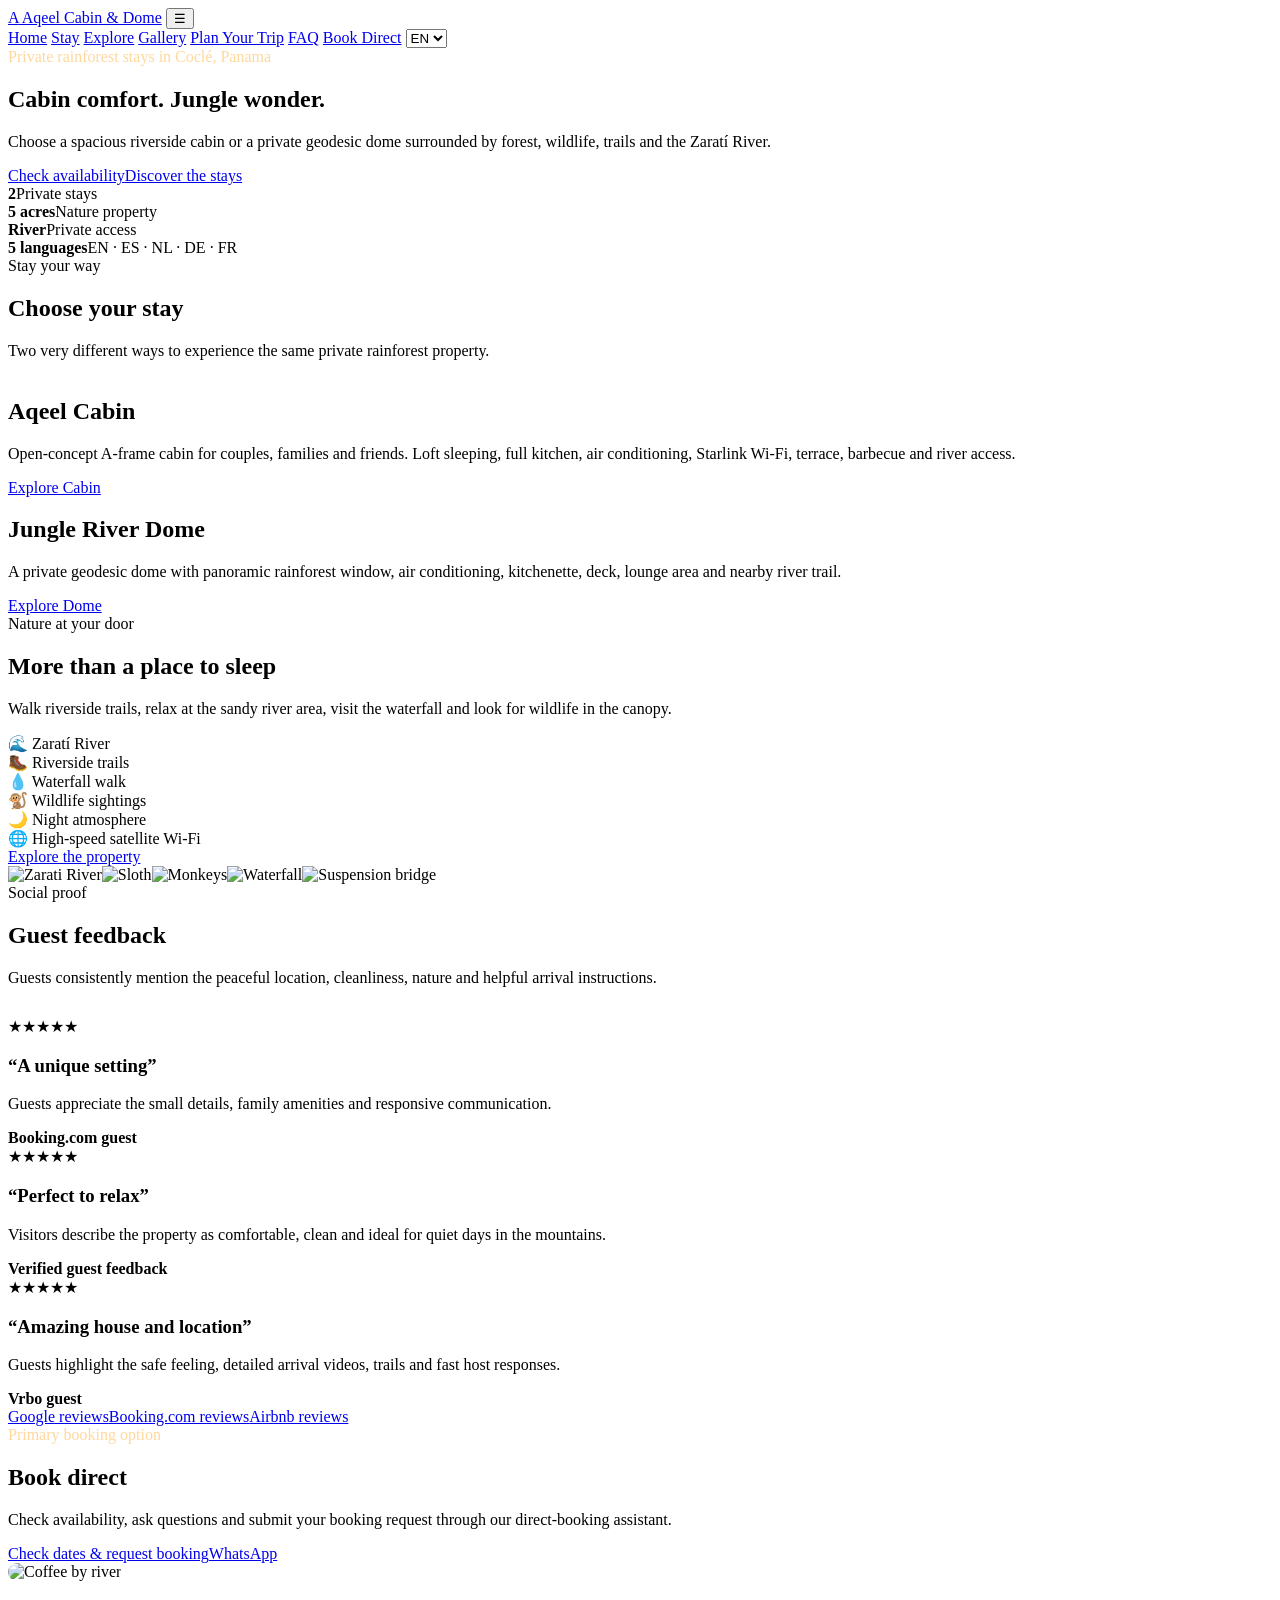
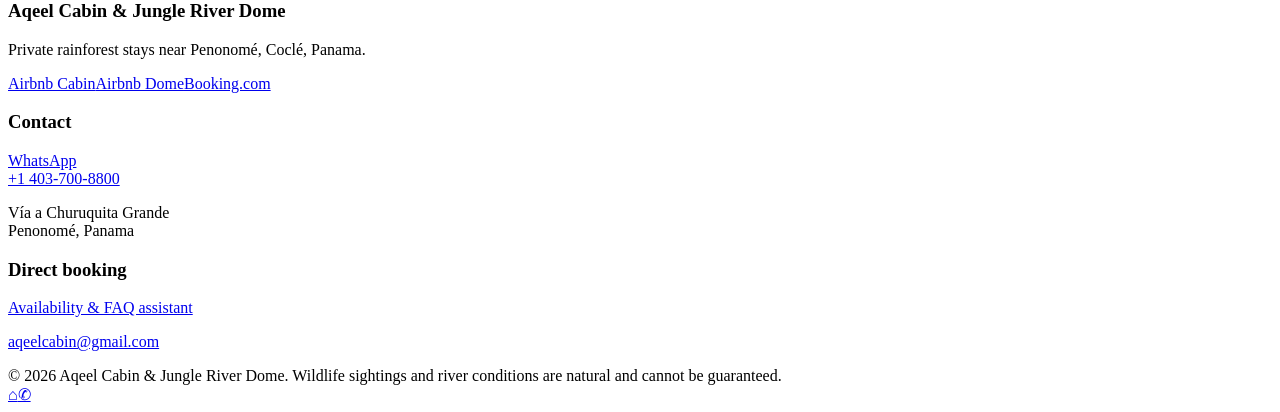
==== index.html @ 232b168f "Add files via upload" ====
<!doctype html><html lang="en"><head><meta charset="utf-8"><meta name="viewport" content="width=device-width,initial-scale=1"><meta name="description" content="Aqeel Cabin and Jungle River Dome: private rainforest stays near Penonomé, Panama."><title>Aqeel Cabin & Jungle River Dome</title><link rel="stylesheet" href="assets/css/style.css"></head><body>

<header class="topbar">
  <div class="container nav">
    <a class="brand" href="index.html"><span class="brand-badge">A</span> Aqeel Cabin & Dome</a>
    <button id="menu" class="menu" aria-label="Menu">☰</button>
    <nav id="navlinks" class="navlinks">
      <a href="index.html" data-i18n="navHome">Home</a>
      <a href="stays.html" data-i18n="navStay">Stay</a>
      <a href="experiences.html" data-i18n="navExplore">Explore</a>
      <a href="gallery.html" data-i18n="navGallery">Gallery</a>
      <a href="plan.html" data-i18n="navPlan">Plan Your Trip</a>
      <a href="faq.html" data-i18n="navFaq">FAQ</a>
      <a class="btn btn-primary btn-small" href="https://aqeelcabin-lab.github.io/Aqeel-assistant/" target="_blank" data-i18n="book">Book Direct</a>
      <select id="lang" class="lang" aria-label="Language"><option value="en">EN</option><option value="es">ES</option><option value="nl">NL</option><option value="de">DE</option><option value="fr">FR</option></select>
    </nav>
  </div>
</header>
<section class="hero"><div class="container hero-content"><div class="eyebrow" style="color:#ffd89d" data-i18n="heroKicker">Private rainforest stays in Coclé, Panama</div><h1 data-i18n="heroTitle">Cabin comfort. Jungle wonder.</h1><p data-i18n="heroText">Choose a spacious riverside cabin or a private geodesic dome surrounded by forest, wildlife, trails and the Zaratí River.</p><div class="actions"><a class="btn btn-primary" href="https://aqeelcabin-lab.github.io/Aqeel-assistant/" target="_blank" data-i18n="check">Check availability</a><a class="btn btn-outline" href="stays.html" data-i18n="discover">Discover the stays</a></div>
<div class="hero-strip"><div class="hero-stat"><strong>2</strong>Private stays</div><div class="hero-stat"><strong>5 acres</strong>Nature property</div><div class="hero-stat"><strong>River</strong>Private access</div><div class="hero-stat"><strong>5 languages</strong>EN · ES · NL · DE · FR</div></div></div></section>
<section class="section"><div class="container"><div class="eyebrow">Stay your way</div><h2 data-i18n="choose">Choose your stay</h2><p style="max-width:720px" data-i18n="chooseText">Two very different ways to experience the same private rainforest property.</p>
<div class="grid-2" style="margin-top:38px"><article class="stay-card" style="background-image:url('assets/images/cabin-main.jpg')"><div class="stay-card-content"><h2 data-i18n="cabin">Aqeel Cabin</h2><p>Open-concept A-frame cabin for couples, families and friends. Loft sleeping, full kitchen, air conditioning, Starlink Wi-Fi, terrace, barbecue and river access.</p><a class="btn btn-light" href="stays.html#cabin">Explore Cabin</a></div></article><article class="stay-card" style="background-image:url('assets/images/dome-main.jpg')"><div class="stay-card-content"><h2 data-i18n="dome">Jungle River Dome</h2><p>A private geodesic dome with panoramic rainforest window, air conditioning, kitchenette, deck, lounge area and nearby river trail.</p><a class="btn btn-light" href="stays.html#dome">Explore Dome</a></div></article></div></div></section>
<section class="section soft"><div class="container grid-2"><div><div class="eyebrow">Nature at your door</div><h2 data-i18n="explore">More than a place to sleep</h2><p data-i18n="exploreText">Walk riverside trails, relax at the sandy river area, visit the waterfall and look for wildlife in the canopy.</p><div class="feature-list"><div class="feature">🌊 Zaratí River</div><div class="feature">🥾 Riverside trails</div><div class="feature">💧 Waterfall walk</div><div class="feature">🐒 Wildlife sightings</div><div class="feature">🌙 Night atmosphere</div><div class="feature">🌐 High-speed satellite Wi-Fi</div></div><a class="btn btn-green" href="experiences.html">Explore the property</a></div><div class="photo-grid"><img src="assets/images/river.jpg" alt="Zarati River"><img src="assets/images/sloth.jpg" alt="Sloth"><img src="assets/images/monkeys.jpg" alt="Monkeys"><img src="assets/images/waterfall.jpg" alt="Waterfall"><img src="assets/images/bridge.jpg" alt="Suspension bridge"></div></div></section>
<section class="section"><div class="container"><div class="eyebrow">Social proof</div><h2 data-i18n="reviews">Guest feedback</h2><p data-i18n="reviewsText">Guests consistently mention the peaceful location, cleanliness, nature and helpful arrival instructions.</p><div class="review-grid" style="margin-top:30px"><div class="review"><div class="stars">★★★★★</div><h3>“A unique setting”</h3><p>Guests appreciate the small details, family amenities and responsive communication.</p><strong>Booking.com guest</strong></div><div class="review"><div class="stars">★★★★★</div><h3>“Perfect to relax”</h3><p>Visitors describe the property as comfortable, clean and ideal for quiet days in the mountains.</p><strong>Verified guest feedback</strong></div><div class="review"><div class="stars">★★★★★</div><h3>“Amazing house and location”</h3><p>Guests highlight the safe feeling, detailed arrival videos, trails and fast host responses.</p><strong>Vrbo guest</strong></div></div><div class="actions"><a class="btn btn-green" href="https://www.google.com/search?q=Aqeel+Cabin+Panama+reviews" target="_blank">Google reviews</a><a class="btn btn-green" href="https://www.booking.com/hotel/pa/aqeel-cabin-in-the-nature.html" target="_blank">Booking.com reviews</a><a class="btn btn-green" href="https://airbnb.com/h/aqeelcabin" target="_blank">Airbnb reviews</a></div></div></section>
<section class="section"><div class="container booking-panel"><div class="grid-2"><div><div class="eyebrow" style="color:#ffd89d">Primary booking option</div><h2 data-i18n="direct">Book direct</h2><p data-i18n="directText">Check availability, ask questions and submit your booking request through our direct-booking assistant.</p><div class="actions"><a class="btn btn-primary" href="https://aqeelcabin-lab.github.io/Aqeel-assistant/" target="_blank">Check dates & request booking</a><a class="btn btn-light" href="https://wa.me/14037008800" target="_blank">WhatsApp</a></div></div><img src="assets/images/coffee-river.jpg" alt="Coffee by river" style="border-radius:24px;max-height:420px;width:100%;object-fit:cover"></div></div></section>

<footer><div class="container">
  <div class="footer-grid">
    <div><h3>Aqeel Cabin & Jungle River Dome</h3><p>Private rainforest stays near Penonomé, Coclé, Panama.</p><div class="platforms"><a class="platform" href="https://airbnb.com/h/aqeelcabin" target="_blank">Airbnb Cabin</a><a class="platform" href="https://airbnb.com/h/aqeeldome" target="_blank">Airbnb Dome</a><a class="platform" href="https://www.booking.com/hotel/pa/aqeel-cabin-in-the-nature.html" target="_blank">Booking.com</a></div></div>
    <div><h3>Contact</h3><p><a href="https://wa.me/14037008800">WhatsApp<br>+1 403-700-8800</a></p><p>Vía a Churuquita Grande<br>Penonomé, Panama</p></div>
    <div><h3>Direct booking</h3><p><a href="https://aqeelcabin-lab.github.io/Aqeel-assistant/" target="_blank">Availability & FAQ assistant</a></p><p><a href="mailto:aqeelcabin@gmail.com">aqeelcabin@gmail.com</a></p></div>
  </div>
  <div class="footer-bottom">© 2026 Aqeel Cabin & Jungle River Dome. Wildlife sightings and river conditions are natural and cannot be guaranteed.</div>
</div></footer>
<div class="floating"><a class="float-btn bookfloat" href="https://aqeelcabin-lab.github.io/Aqeel-assistant/" target="_blank" title="Book direct">⌂</a><a class="float-btn whatsapp" href="https://wa.me/14037008800" target="_blank" title="WhatsApp">✆</a></div>
<script src="assets/js/site.js"></script></body></html>
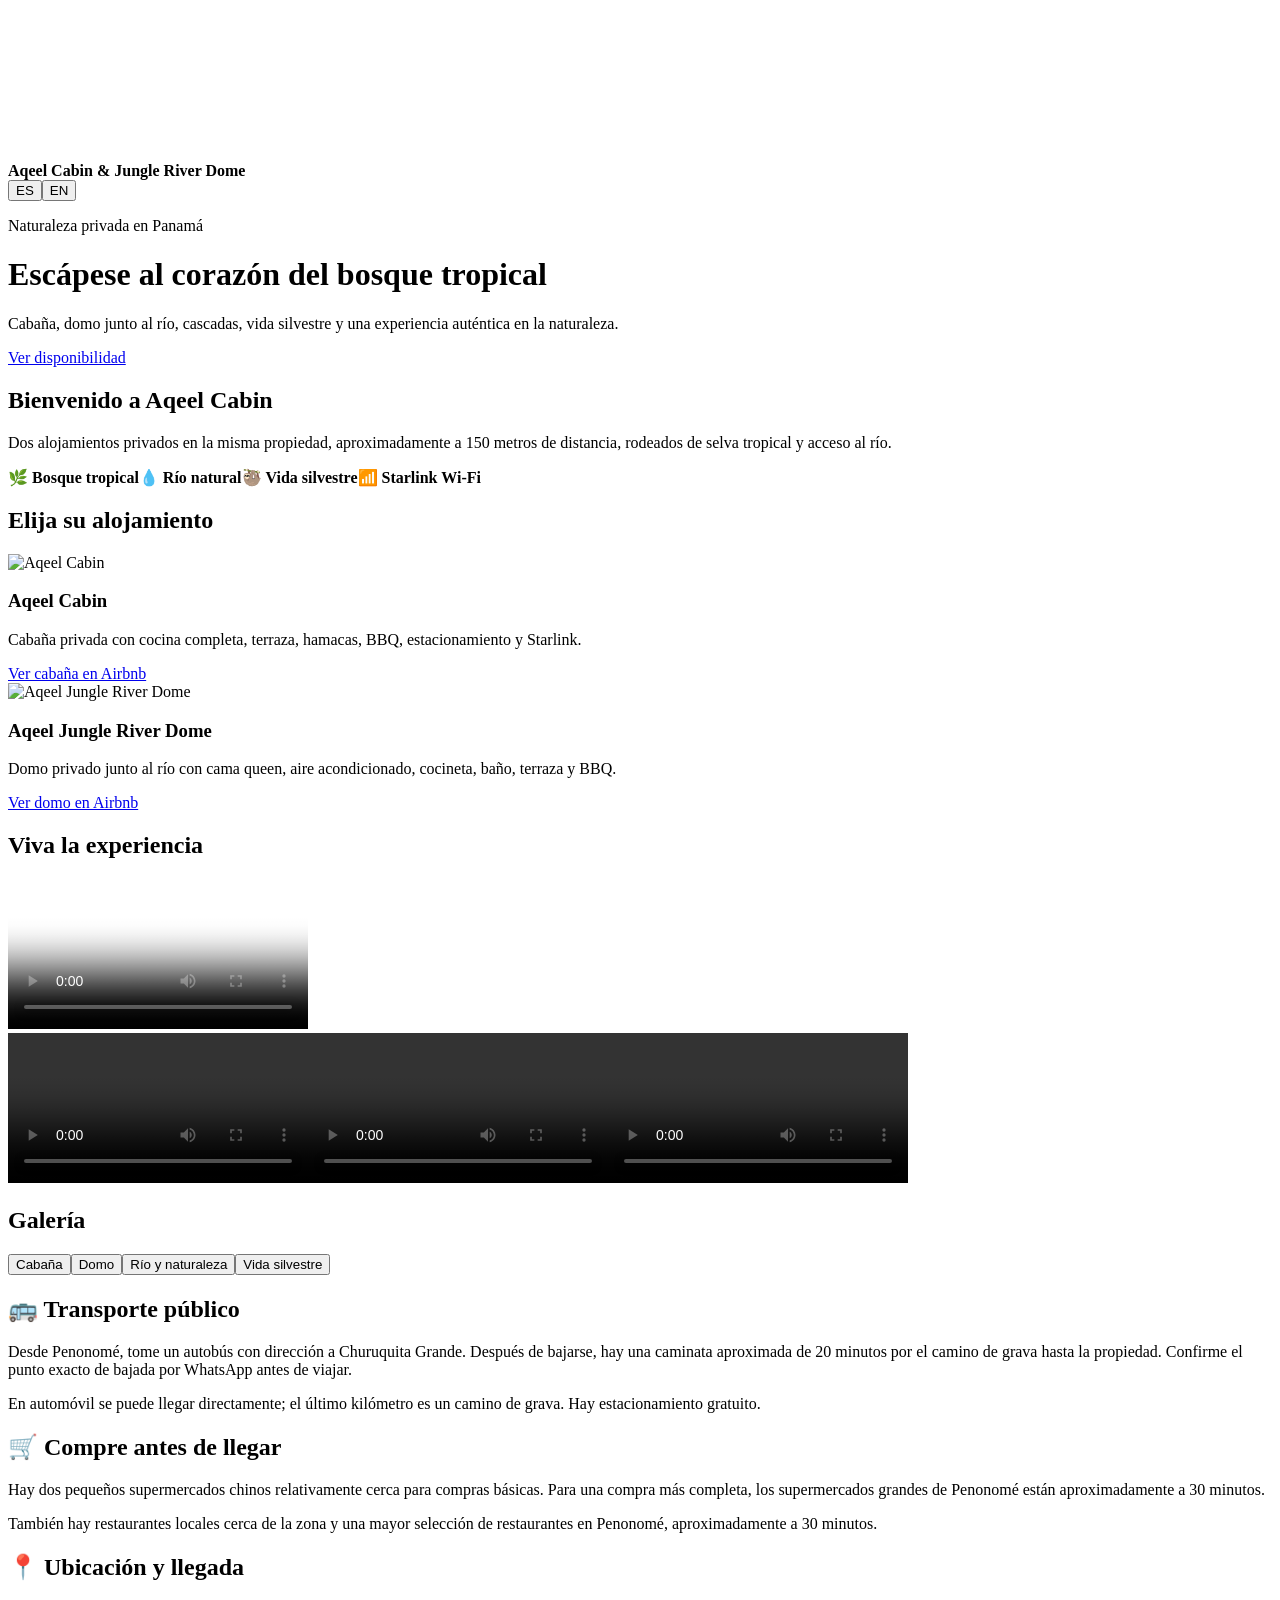
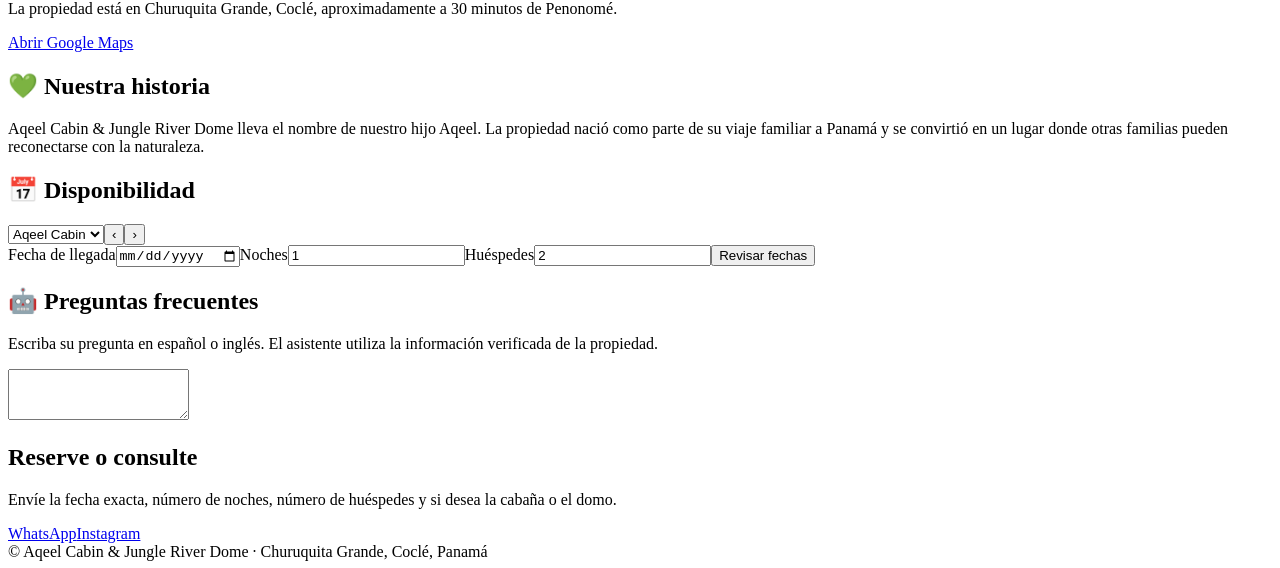
==== commit 05e58b5b: "Add files via upload" ====
--- a/index.html
+++ b/index.html
@@ -1,36 +1,14 @@
-<!doctype html><html lang="en"><head><meta charset="utf-8"><meta name="viewport" content="width=device-width,initial-scale=1"><meta name="description" content="Aqeel Cabin and Jungle River Dome: private rainforest stays near Penonomé, Panama."><title>Aqeel Cabin & Jungle River Dome</title><link rel="stylesheet" href="assets/css/style.css"></head><body>
-
-<header class="topbar">
-  <div class="container nav">
-    <a class="brand" href="index.html"><span class="brand-badge">A</span> Aqeel Cabin & Dome</a>
-    <button id="menu" class="menu" aria-label="Menu">☰</button>
-    <nav id="navlinks" class="navlinks">
-      <a href="index.html" data-i18n="navHome">Home</a>
-      <a href="stays.html" data-i18n="navStay">Stay</a>
-      <a href="experiences.html" data-i18n="navExplore">Explore</a>
-      <a href="gallery.html" data-i18n="navGallery">Gallery</a>
-      <a href="plan.html" data-i18n="navPlan">Plan Your Trip</a>
-      <a href="faq.html" data-i18n="navFaq">FAQ</a>
-      <a class="btn btn-primary btn-small" href="https://aqeelcabin-lab.github.io/Aqeel-assistant/" target="_blank" data-i18n="book">Book Direct</a>
-      <select id="lang" class="lang" aria-label="Language"><option value="en">EN</option><option value="es">ES</option><option value="nl">NL</option><option value="de">DE</option><option value="fr">FR</option></select>
-    </nav>
-  </div>
-</header>
-<section class="hero"><div class="container hero-content"><div class="eyebrow" style="color:#ffd89d" data-i18n="heroKicker">Private rainforest stays in Coclé, Panama</div><h1 data-i18n="heroTitle">Cabin comfort. Jungle wonder.</h1><p data-i18n="heroText">Choose a spacious riverside cabin or a private geodesic dome surrounded by forest, wildlife, trails and the Zaratí River.</p><div class="actions"><a class="btn btn-primary" href="https://aqeelcabin-lab.github.io/Aqeel-assistant/" target="_blank" data-i18n="check">Check availability</a><a class="btn btn-outline" href="stays.html" data-i18n="discover">Discover the stays</a></div>
-<div class="hero-strip"><div class="hero-stat"><strong>2</strong>Private stays</div><div class="hero-stat"><strong>5 acres</strong>Nature property</div><div class="hero-stat"><strong>River</strong>Private access</div><div class="hero-stat"><strong>5 languages</strong>EN · ES · NL · DE · FR</div></div></div></section>
-<section class="section"><div class="container"><div class="eyebrow">Stay your way</div><h2 data-i18n="choose">Choose your stay</h2><p style="max-width:720px" data-i18n="chooseText">Two very different ways to experience the same private rainforest property.</p>
-<div class="grid-2" style="margin-top:38px"><article class="stay-card" style="background-image:url('assets/images/cabin-main.jpg')"><div class="stay-card-content"><h2 data-i18n="cabin">Aqeel Cabin</h2><p>Open-concept A-frame cabin for couples, families and friends. Loft sleeping, full kitchen, air conditioning, Starlink Wi-Fi, terrace, barbecue and river access.</p><a class="btn btn-light" href="stays.html#cabin">Explore Cabin</a></div></article><article class="stay-card" style="background-image:url('assets/images/dome-main.jpg')"><div class="stay-card-content"><h2 data-i18n="dome">Jungle River Dome</h2><p>A private geodesic dome with panoramic rainforest window, air conditioning, kitchenette, deck, lounge area and nearby river trail.</p><a class="btn btn-light" href="stays.html#dome">Explore Dome</a></div></article></div></div></section>
-<section class="section soft"><div class="container grid-2"><div><div class="eyebrow">Nature at your door</div><h2 data-i18n="explore">More than a place to sleep</h2><p data-i18n="exploreText">Walk riverside trails, relax at the sandy river area, visit the waterfall and look for wildlife in the canopy.</p><div class="feature-list"><div class="feature">🌊 Zaratí River</div><div class="feature">🥾 Riverside trails</div><div class="feature">💧 Waterfall walk</div><div class="feature">🐒 Wildlife sightings</div><div class="feature">🌙 Night atmosphere</div><div class="feature">🌐 High-speed satellite Wi-Fi</div></div><a class="btn btn-green" href="experiences.html">Explore the property</a></div><div class="photo-grid"><img src="assets/images/river.jpg" alt="Zarati River"><img src="assets/images/sloth.jpg" alt="Sloth"><img src="assets/images/monkeys.jpg" alt="Monkeys"><img src="assets/images/waterfall.jpg" alt="Waterfall"><img src="assets/images/bridge.jpg" alt="Suspension bridge"></div></div></section>
-<section class="section"><div class="container"><div class="eyebrow">Social proof</div><h2 data-i18n="reviews">Guest feedback</h2><p data-i18n="reviewsText">Guests consistently mention the peaceful location, cleanliness, nature and helpful arrival instructions.</p><div class="review-grid" style="margin-top:30px"><div class="review"><div class="stars">★★★★★</div><h3>“A unique setting”</h3><p>Guests appreciate the small details, family amenities and responsive communication.</p><strong>Booking.com guest</strong></div><div class="review"><div class="stars">★★★★★</div><h3>“Perfect to relax”</h3><p>Visitors describe the property as comfortable, clean and ideal for quiet days in the mountains.</p><strong>Verified guest feedback</strong></div><div class="review"><div class="stars">★★★★★</div><h3>“Amazing house and location”</h3><p>Guests highlight the safe feeling, detailed arrival videos, trails and fast host responses.</p><strong>Vrbo guest</strong></div></div><div class="actions"><a class="btn btn-green" href="https://www.google.com/search?q=Aqeel+Cabin+Panama+reviews" target="_blank">Google reviews</a><a class="btn btn-green" href="https://www.booking.com/hotel/pa/aqeel-cabin-in-the-nature.html" target="_blank">Booking.com reviews</a><a class="btn btn-green" href="https://airbnb.com/h/aqeelcabin" target="_blank">Airbnb reviews</a></div></div></section>
-<section class="section"><div class="container booking-panel"><div class="grid-2"><div><div class="eyebrow" style="color:#ffd89d">Primary booking option</div><h2 data-i18n="direct">Book direct</h2><p data-i18n="directText">Check availability, ask questions and submit your booking request through our direct-booking assistant.</p><div class="actions"><a class="btn btn-primary" href="https://aqeelcabin-lab.github.io/Aqeel-assistant/" target="_blank">Check dates & request booking</a><a class="btn btn-light" href="https://wa.me/14037008800" target="_blank">WhatsApp</a></div></div><img src="assets/images/coffee-river.jpg" alt="Coffee by river" style="border-radius:24px;max-height:420px;width:100%;object-fit:cover"></div></div></section>
-
-<footer><div class="container">
-  <div class="footer-grid">
-    <div><h3>Aqeel Cabin & Jungle River Dome</h3><p>Private rainforest stays near Penonomé, Coclé, Panama.</p><div class="platforms"><a class="platform" href="https://airbnb.com/h/aqeelcabin" target="_blank">Airbnb Cabin</a><a class="platform" href="https://airbnb.com/h/aqeeldome" target="_blank">Airbnb Dome</a><a class="platform" href="https://www.booking.com/hotel/pa/aqeel-cabin-in-the-nature.html" target="_blank">Booking.com</a></div></div>
-    <div><h3>Contact</h3><p><a href="https://wa.me/14037008800">WhatsApp<br>+1 403-700-8800</a></p><p>Vía a Churuquita Grande<br>Penonomé, Panama</p></div>
-    <div><h3>Direct booking</h3><p><a href="https://aqeelcabin-lab.github.io/Aqeel-assistant/" target="_blank">Availability & FAQ assistant</a></p><p><a href="mailto:aqeelcabin@gmail.com">aqeelcabin@gmail.com</a></p></div>
-  </div>
-  <div class="footer-bottom">© 2026 Aqeel Cabin & Jungle River Dome. Wildlife sightings and river conditions are natural and cannot be guaranteed.</div>
-</div></footer>
-<div class="floating"><a class="float-btn bookfloat" href="https://aqeelcabin-lab.github.io/Aqeel-assistant/" target="_blank" title="Book direct">⌂</a><a class="float-btn whatsapp" href="https://wa.me/14037008800" target="_blank" title="WhatsApp">✆</a></div>
-<script src="assets/js/site.js"></script></body></html>+<!doctype html><html lang="es"><head><meta charset="utf-8"><meta name="viewport" content="width=device-width,initial-scale=1"><meta name="description" content="Aqeel Cabin & Jungle River Dome, Churuquita Grande, Panamá"><title>Aqeel Cabin & Jungle River Dome</title><link rel="stylesheet" href="style.css"></head><body>
+<header class="hero"><video autoplay muted loop playsinline poster="assets/photos/photo-21.jpg"><source src="assets/videos/experience-reel.mp4" type="video/mp4"></video><div class="shade"></div><nav><strong>Aqeel Cabin & Jungle River Dome</strong><div><button data-lang="es">ES</button><button data-lang="en">EN</button></div></nav><div class="hero-copy"><p data-i18n="eyebrow">Naturaleza privada en Panamá</p><h1 data-i18n="heroTitle">Escápese al corazón del bosque tropical</h1><p data-i18n="heroText">Cabaña, domo junto al río, cascadas, vida silvestre y una experiencia auténtica en la naturaleza.</p><a class="cta" href="#availability" data-i18n="check">Ver disponibilidad</a></div></header>
+<main>
+<section class="intro"><h2 data-i18n="welcome">Bienvenido a Aqeel Cabin</h2><p data-i18n="welcomeText">Dos alojamientos privados en la misma propiedad, aproximadamente a 150 metros de distancia, rodeados de selva tropical y acceso al río.</p><div class="features"><span>🌿 <b data-i18n="f1">Bosque tropical</b></span><span>💧 <b data-i18n="f2">Río natural</b></span><span>🦥 <b data-i18n="f3">Vida silvestre</b></span><span>📶 <b>Starlink Wi‑Fi</b></span></div></section>
+<section><h2 data-i18n="stayTitle">Elija su alojamiento</h2><div class="stay-grid"><article><img src="assets/photos/photo-01.jpg" alt="Aqeel Cabin"><div><h3>Aqeel Cabin</h3><p data-i18n="cabinText">Cabaña privada con cocina completa, terraza, hamacas, BBQ, estacionamiento y Starlink.</p><a href="https://www.airbnb.com/h/aqeelcabin" target="_blank" rel="noopener" data-i18n="viewCabin">Ver cabaña en Airbnb</a></div></article><article><img src="assets/photos/photo-16.jpg" alt="Aqeel Jungle River Dome"><div><h3>Aqeel Jungle River Dome</h3><p data-i18n="domeText">Domo privado junto al río con cama queen, aire acondicionado, cocineta, baño, terraza y BBQ.</p><a href="https://www.airbnb.com/h/aqeeldome" target="_blank" rel="noopener" data-i18n="viewDome">Ver domo en Airbnb</a></div></article></div></section>
+<section class="video-section"><h2 data-i18n="videoTitle">Viva la experiencia</h2><video controls playsinline preload="metadata" poster="assets/photos/photo-22.jpg"><source src="assets/videos/experience-reel.mp4" type="video/mp4"></video><div class="video-grid"><video controls playsinline preload="metadata"><source src="assets/videos/river-1.mp4"></video><video controls playsinline preload="metadata"><source src="assets/videos/river-2.mp4"></video><video controls playsinline preload="metadata"><source src="assets/videos/river-swing.mp4"></video></div></section>
+<section id="gallery"><h2 data-i18n="galleryTitle">Galería</h2><div class="tabs"><button class="active" data-filter="cabin" data-i18n="tabCabin">Cabaña</button><button data-filter="dome" data-i18n="tabDome">Domo</button><button data-filter="nature" data-i18n="tabNature">Río y naturaleza</button><button data-filter="wildlife" data-i18n="tabWildlife">Vida silvestre</button></div><div class="gallery-grid" id="galleryGrid"></div></section>
+<section class="two-col"><article><h2 data-i18n="transportTitle">🚌 Transporte público</h2><p data-i18n="transportText">Desde Penonomé, tome un autobús con dirección a Churuquita Grande. Después de bajarse, hay una caminata aproximada de 20 minutos por el camino de grava hasta la propiedad. Confirme el punto exacto de bajada por WhatsApp antes de viajar.</p><p data-i18n="driveText">En automóvil se puede llegar directamente; el último kilómetro es un camino de grava. Hay estacionamiento gratuito.</p></article><article><h2 data-i18n="shopsTitle">🛒 Compre antes de llegar</h2><p data-i18n="shopsText">Hay dos pequeños supermercados chinos relativamente cerca para compras básicas. Para una compra más completa, los supermercados grandes de Penonomé están aproximadamente a 30 minutos.</p><p data-i18n="restaurantsText">También hay restaurantes locales cerca de la zona y una mayor selección de restaurantes en Penonomé, aproximadamente a 30 minutos.</p></article></section>
+<section class="two-col"><article><h2 data-i18n="directionsTitle">📍 Ubicación y llegada</h2><p data-i18n="locationText">La propiedad está en Churuquita Grande, Coclé, aproximadamente a 30 minutos de Penonomé.</p><a class="button" target="_blank" rel="noopener" href="https://maps.app.goo.gl/nUYBtQytmzfHTEkb8?g_st=ipc" data-i18n="maps">Abrir Google Maps</a></article><article><h2 data-i18n="storyTitle">💚 Nuestra historia</h2><p data-i18n="storyText">Aqeel Cabin & Jungle River Dome lleva el nombre de nuestro hijo Aqeel. La propiedad nació como parte de su viaje familiar a Panamá y se convirtió en un lugar donde otras familias pueden reconectarse con la naturaleza.</p></article></section>
+<section id="availability"><h2 data-i18n="availabilityTitle">📅 Disponibilidad</h2><div class="controls"><select id="property"><option value="cabin">Aqeel Cabin</option><option value="dome">Aqeel Dome</option></select><button id="prev">‹</button><strong id="month"></strong><button id="next">›</button></div><div id="calendarStatus"></div><div class="calendar" id="calendar"></div><div class="check-form"><label><span data-i18n="arrival">Fecha de llegada</span><input id="arrival" type="date"></label><label><span data-i18n="nights">Noches</span><input id="nights" type="number" min="1" value="1"></label><label><span data-i18n="guests">Huéspedes</span><input id="guests" type="number" min="1" value="2"></label><button id="checkBtn" data-i18n="checkButton">Revisar fechas</button></div><div id="availabilityResult"></div></section>
+<section id="faq"><h2 data-i18n="faqTitle">🤖 Preguntas frecuentes</h2><p data-i18n="faqIntro">Escriba su pregunta en español o inglés. El asistente utiliza la información verificada de la propiedad.</p><textarea id="faqInput" rows="3" data-placeholder-es="Escriba su pregunta aquí…" data-placeholder-en="Type your question here…"></textarea><div id="faqStatus"></div><div id="answer" hidden></div></section>
+<section class="contact"><h2 data-i18n="contactTitle">Reserve o consulte</h2><p data-i18n="contactText">Envíe la fecha exacta, número de noches, número de huéspedes y si desea la cabaña o el domo.</p><div class="contact-links"><a href="https://wa.me/14037008800" target="_blank" rel="noopener">WhatsApp</a><a href="https://www.instagram.com/aqeelcabinpanama" target="_blank" rel="noopener">Instagram</a></div></section>
+</main><footer>© Aqeel Cabin & Jungle River Dome · Churuquita Grande, Coclé, Panamá</footer>
+<div class="lightbox" id="lightbox" hidden><button id="close">×</button><button id="lbPrev">‹</button><figure><img id="lbImage" alt=""><figcaption id="lbCaption"></figcaption></figure><button id="lbNext">›</button></div><script src="script.js"></script></body></html>
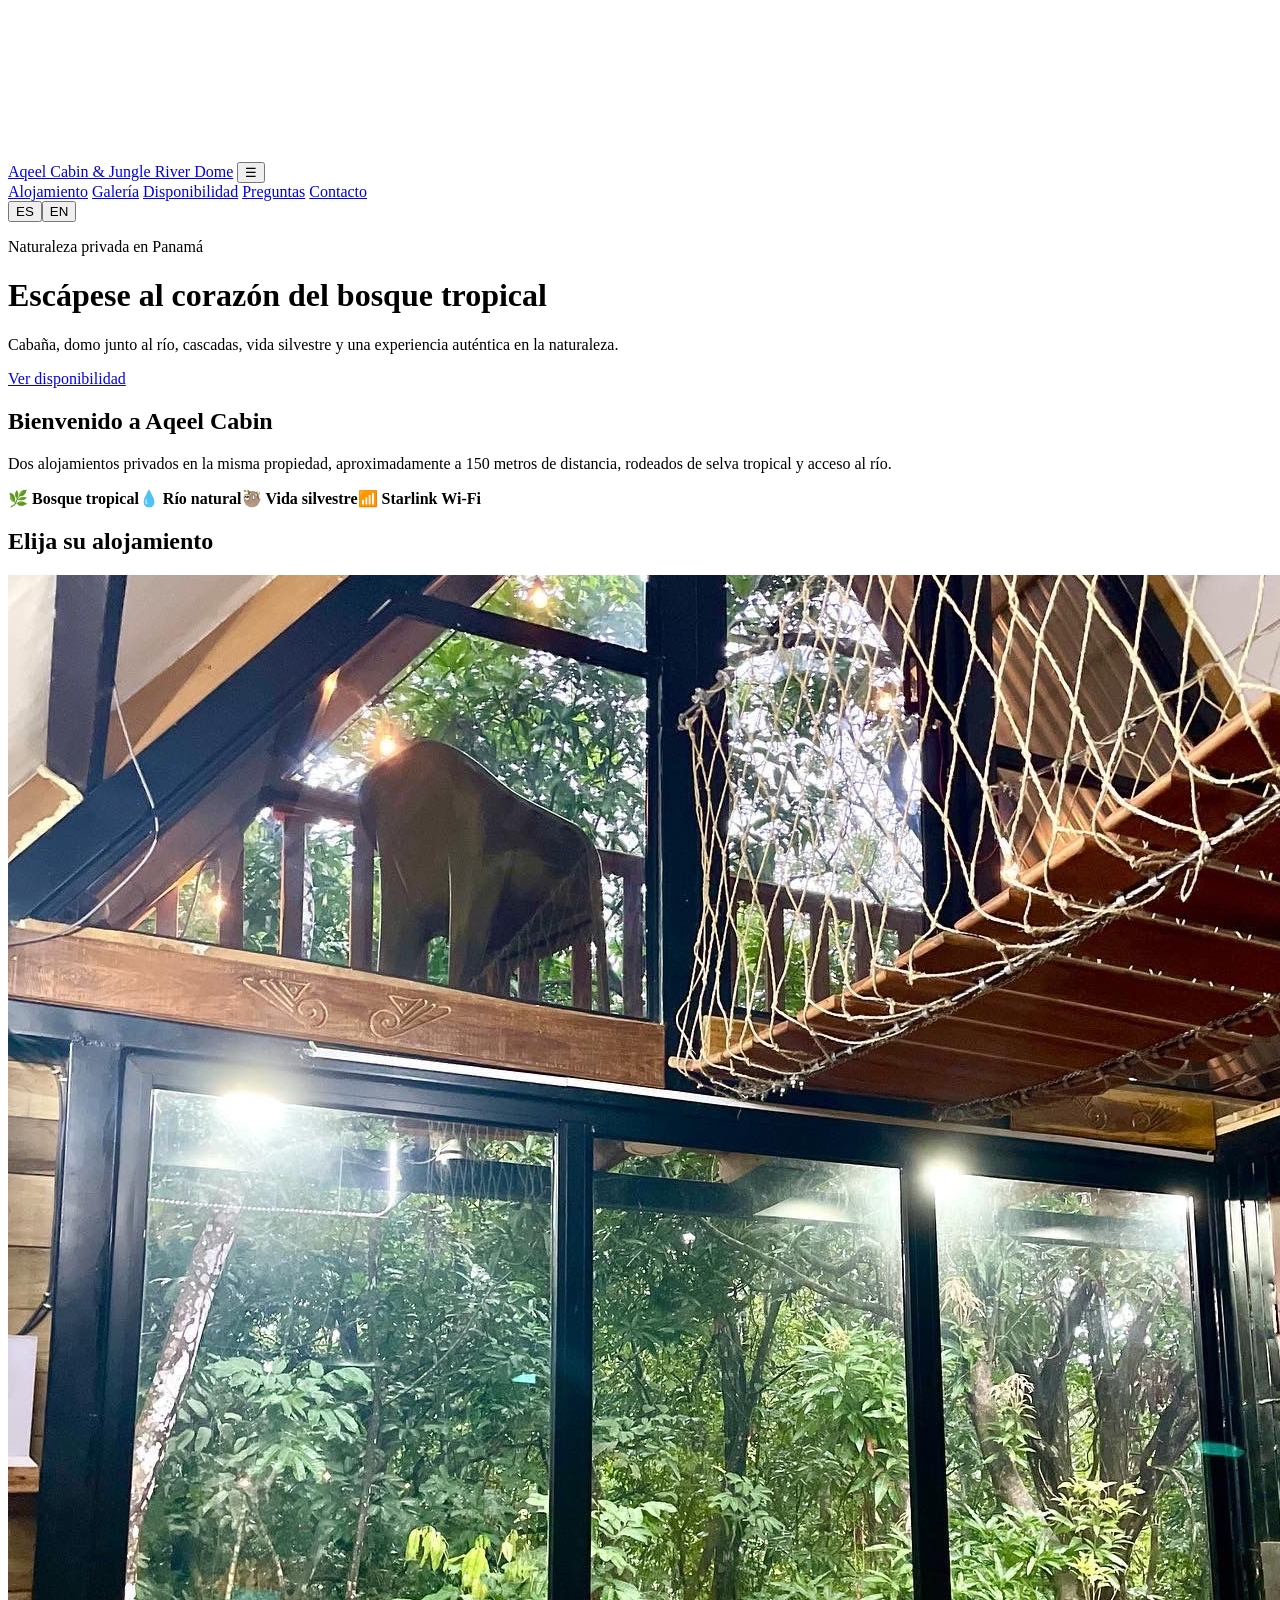
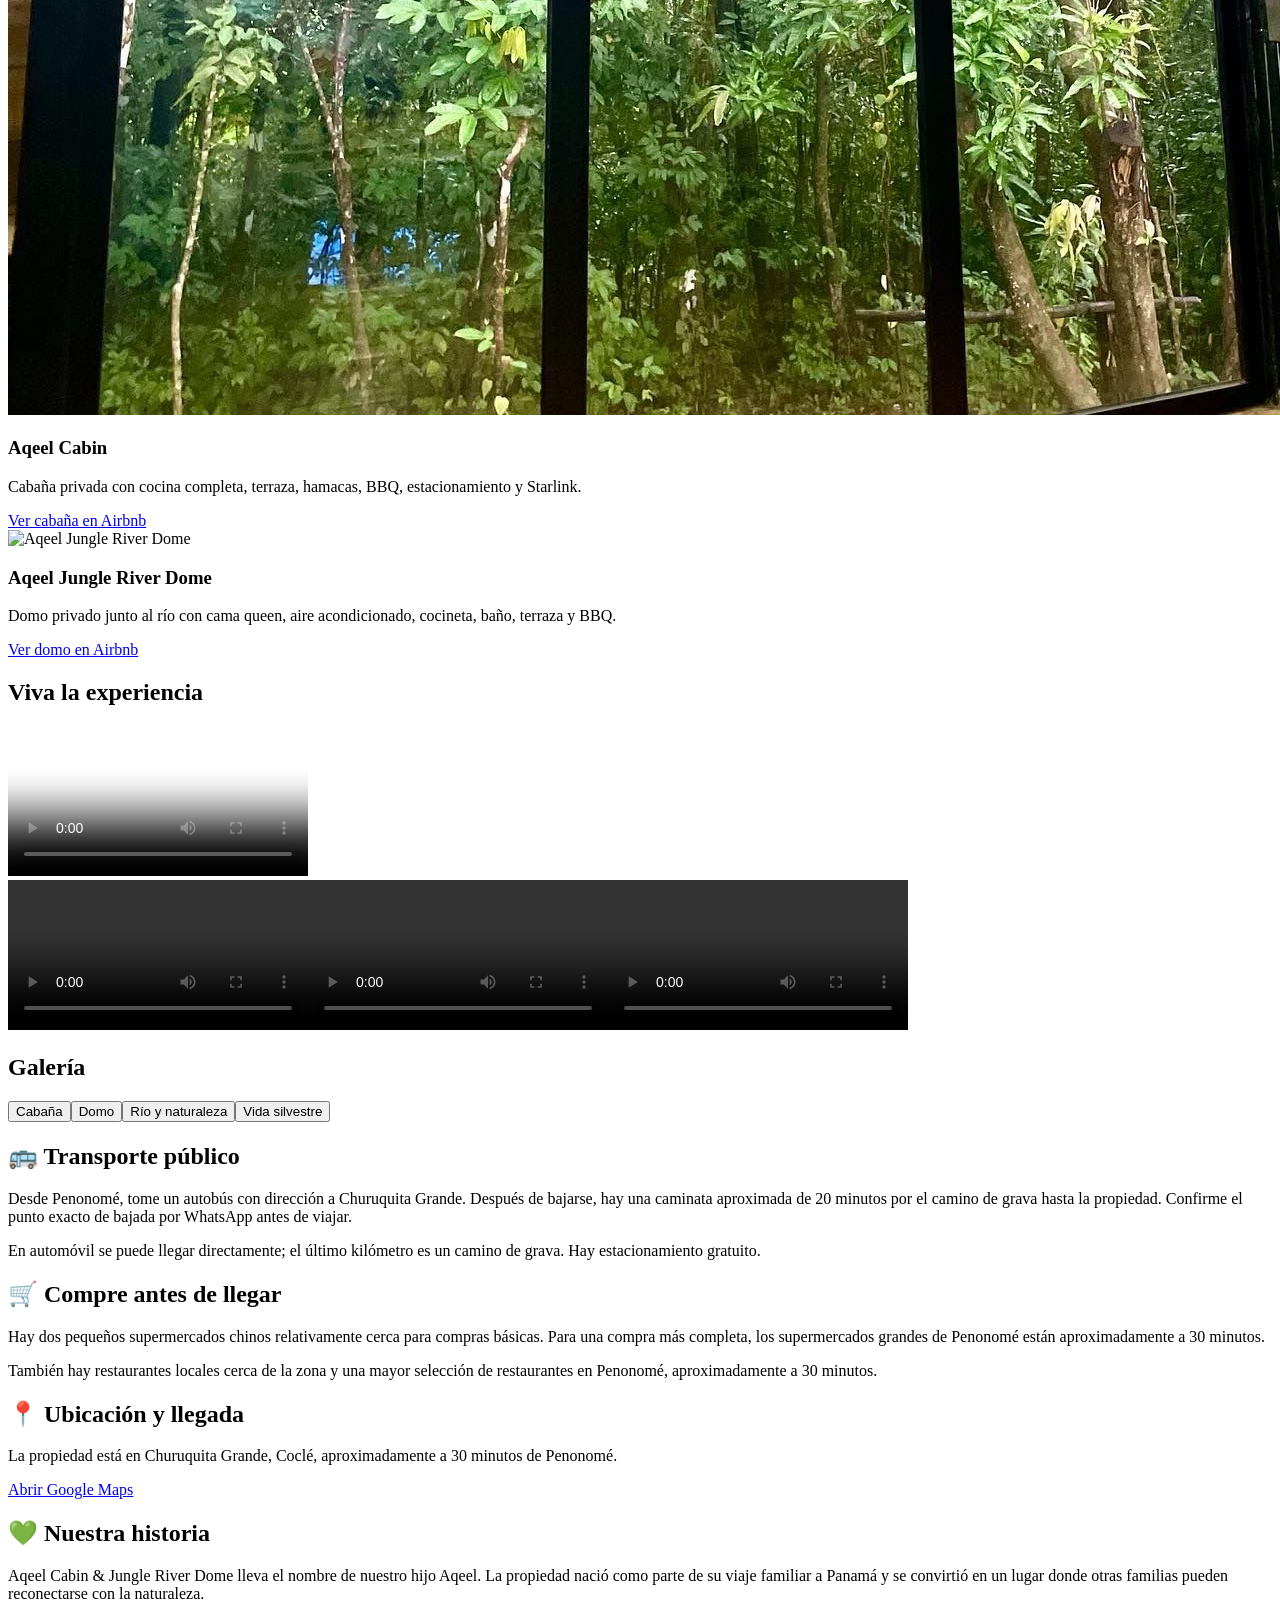
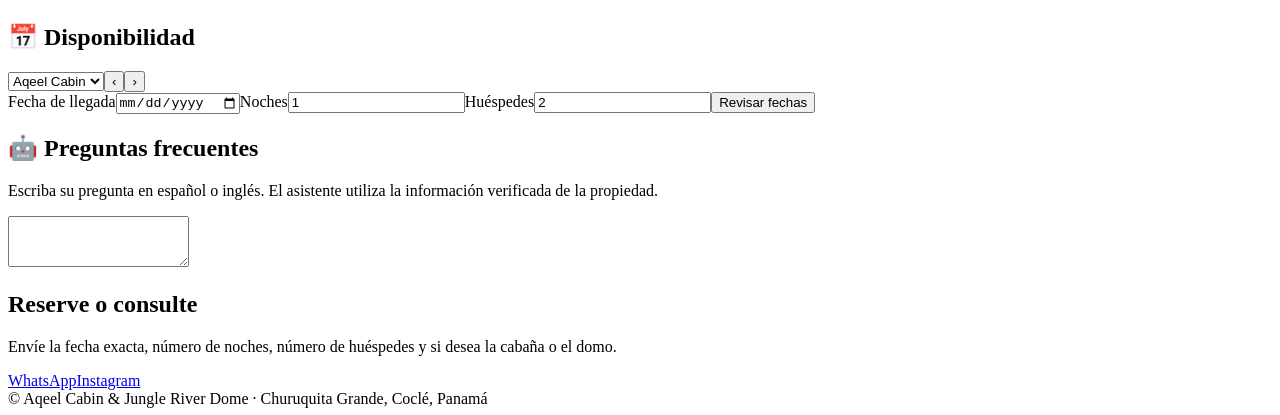
==== commit b25372f0: "Add files via upload" ====
--- a/index.html
+++ b/index.html
@@ -1,14 +1,25 @@
 <!doctype html><html lang="es"><head><meta charset="utf-8"><meta name="viewport" content="width=device-width,initial-scale=1"><meta name="description" content="Aqeel Cabin & Jungle River Dome, Churuquita Grande, Panamá"><title>Aqeel Cabin & Jungle River Dome</title><link rel="stylesheet" href="style.css"></head><body>
-<header class="hero"><video autoplay muted loop playsinline poster="assets/photos/photo-21.jpg"><source src="assets/videos/experience-reel.mp4" type="video/mp4"></video><div class="shade"></div><nav><strong>Aqeel Cabin & Jungle River Dome</strong><div><button data-lang="es">ES</button><button data-lang="en">EN</button></div></nav><div class="hero-copy"><p data-i18n="eyebrow">Naturaleza privada en Panamá</p><h1 data-i18n="heroTitle">Escápese al corazón del bosque tropical</h1><p data-i18n="heroText">Cabaña, domo junto al río, cascadas, vida silvestre y una experiencia auténtica en la naturaleza.</p><a class="cta" href="#availability" data-i18n="check">Ver disponibilidad</a></div></header>
+<header class="hero" id="top"><video autoplay muted loop playsinline poster="photo-21.jpg"><source src="experience-reel.mp4" type="video/mp4"></video><div class="shade"></div><nav class="top-nav">
+<a class="brand" href="#top">Aqeel Cabin & Jungle River Dome</a>
+<button class="menu-toggle" id="menuToggle" aria-label="Open menu" aria-expanded="false">☰</button>
+<div class="nav-links" id="navLinks">
+<a href="#stays" data-i18n="menuStay">Alojamiento</a>
+<a href="#gallery" data-i18n="menuGallery">Galería</a>
+<a href="#availability" data-i18n="menuAvailability">Disponibilidad</a>
+<a href="#faq" data-i18n="menuFaq">Preguntas</a>
+<a href="#contact" data-i18n="menuContact">Contacto</a>
+</div>
+<div class="lang-buttons"><button data-lang="es">ES</button><button data-lang="en">EN</button></div>
+</nav><div class="hero-copy"><p data-i18n="eyebrow">Naturaleza privada en Panamá</p><h1 data-i18n="heroTitle">Escápese al corazón del bosque tropical</h1><p data-i18n="heroText">Cabaña, domo junto al río, cascadas, vida silvestre y una experiencia auténtica en la naturaleza.</p><a class="cta" href="#availability" data-i18n="check">Ver disponibilidad</a></div></header>
 <main>
 <section class="intro"><h2 data-i18n="welcome">Bienvenido a Aqeel Cabin</h2><p data-i18n="welcomeText">Dos alojamientos privados en la misma propiedad, aproximadamente a 150 metros de distancia, rodeados de selva tropical y acceso al río.</p><div class="features"><span>🌿 <b data-i18n="f1">Bosque tropical</b></span><span>💧 <b data-i18n="f2">Río natural</b></span><span>🦥 <b data-i18n="f3">Vida silvestre</b></span><span>📶 <b>Starlink Wi‑Fi</b></span></div></section>
-<section><h2 data-i18n="stayTitle">Elija su alojamiento</h2><div class="stay-grid"><article><img src="assets/photos/photo-01.jpg" alt="Aqeel Cabin"><div><h3>Aqeel Cabin</h3><p data-i18n="cabinText">Cabaña privada con cocina completa, terraza, hamacas, BBQ, estacionamiento y Starlink.</p><a href="https://www.airbnb.com/h/aqeelcabin" target="_blank" rel="noopener" data-i18n="viewCabin">Ver cabaña en Airbnb</a></div></article><article><img src="assets/photos/photo-16.jpg" alt="Aqeel Jungle River Dome"><div><h3>Aqeel Jungle River Dome</h3><p data-i18n="domeText">Domo privado junto al río con cama queen, aire acondicionado, cocineta, baño, terraza y BBQ.</p><a href="https://www.airbnb.com/h/aqeeldome" target="_blank" rel="noopener" data-i18n="viewDome">Ver domo en Airbnb</a></div></article></div></section>
-<section class="video-section"><h2 data-i18n="videoTitle">Viva la experiencia</h2><video controls playsinline preload="metadata" poster="assets/photos/photo-22.jpg"><source src="assets/videos/experience-reel.mp4" type="video/mp4"></video><div class="video-grid"><video controls playsinline preload="metadata"><source src="assets/videos/river-1.mp4"></video><video controls playsinline preload="metadata"><source src="assets/videos/river-2.mp4"></video><video controls playsinline preload="metadata"><source src="assets/videos/river-swing.mp4"></video></div></section>
+<section id="stays"><h2 data-i18n="stayTitle">Elija su alojamiento</h2><div class="stay-grid"><article><img src="photo-01.jpg" alt="Aqeel Cabin"><div><h3>Aqeel Cabin</h3><p data-i18n="cabinText">Cabaña privada con cocina completa, terraza, hamacas, BBQ, estacionamiento y Starlink.</p><a href="https://www.airbnb.com/h/aqeelcabin" target="_blank" rel="noopener" data-i18n="viewCabin">Ver cabaña en Airbnb</a></div></article><article><img src="photo-16.jpg" alt="Aqeel Jungle River Dome"><div><h3>Aqeel Jungle River Dome</h3><p data-i18n="domeText">Domo privado junto al río con cama queen, aire acondicionado, cocineta, baño, terraza y BBQ.</p><a href="https://www.airbnb.com/h/aqeeldome" target="_blank" rel="noopener" data-i18n="viewDome">Ver domo en Airbnb</a></div></article></div></section>
+<section class="video-section"><h2 data-i18n="videoTitle">Viva la experiencia</h2><video controls playsinline preload="metadata" poster="photo-22.jpg"><source src="experience-reel.mp4" type="video/mp4"></video><div class="video-grid"><video controls playsinline preload="metadata"><source src="river-1.mp4"></video><video controls playsinline preload="metadata"><source src="river-2.mp4"></video><video controls playsinline preload="metadata"><source src="river-swing.mp4"></video></div></section>
 <section id="gallery"><h2 data-i18n="galleryTitle">Galería</h2><div class="tabs"><button class="active" data-filter="cabin" data-i18n="tabCabin">Cabaña</button><button data-filter="dome" data-i18n="tabDome">Domo</button><button data-filter="nature" data-i18n="tabNature">Río y naturaleza</button><button data-filter="wildlife" data-i18n="tabWildlife">Vida silvestre</button></div><div class="gallery-grid" id="galleryGrid"></div></section>
 <section class="two-col"><article><h2 data-i18n="transportTitle">🚌 Transporte público</h2><p data-i18n="transportText">Desde Penonomé, tome un autobús con dirección a Churuquita Grande. Después de bajarse, hay una caminata aproximada de 20 minutos por el camino de grava hasta la propiedad. Confirme el punto exacto de bajada por WhatsApp antes de viajar.</p><p data-i18n="driveText">En automóvil se puede llegar directamente; el último kilómetro es un camino de grava. Hay estacionamiento gratuito.</p></article><article><h2 data-i18n="shopsTitle">🛒 Compre antes de llegar</h2><p data-i18n="shopsText">Hay dos pequeños supermercados chinos relativamente cerca para compras básicas. Para una compra más completa, los supermercados grandes de Penonomé están aproximadamente a 30 minutos.</p><p data-i18n="restaurantsText">También hay restaurantes locales cerca de la zona y una mayor selección de restaurantes en Penonomé, aproximadamente a 30 minutos.</p></article></section>
 <section class="two-col"><article><h2 data-i18n="directionsTitle">📍 Ubicación y llegada</h2><p data-i18n="locationText">La propiedad está en Churuquita Grande, Coclé, aproximadamente a 30 minutos de Penonomé.</p><a class="button" target="_blank" rel="noopener" href="https://maps.app.goo.gl/nUYBtQytmzfHTEkb8?g_st=ipc" data-i18n="maps">Abrir Google Maps</a></article><article><h2 data-i18n="storyTitle">💚 Nuestra historia</h2><p data-i18n="storyText">Aqeel Cabin & Jungle River Dome lleva el nombre de nuestro hijo Aqeel. La propiedad nació como parte de su viaje familiar a Panamá y se convirtió en un lugar donde otras familias pueden reconectarse con la naturaleza.</p></article></section>
 <section id="availability"><h2 data-i18n="availabilityTitle">📅 Disponibilidad</h2><div class="controls"><select id="property"><option value="cabin">Aqeel Cabin</option><option value="dome">Aqeel Dome</option></select><button id="prev">‹</button><strong id="month"></strong><button id="next">›</button></div><div id="calendarStatus"></div><div class="calendar" id="calendar"></div><div class="check-form"><label><span data-i18n="arrival">Fecha de llegada</span><input id="arrival" type="date"></label><label><span data-i18n="nights">Noches</span><input id="nights" type="number" min="1" value="1"></label><label><span data-i18n="guests">Huéspedes</span><input id="guests" type="number" min="1" value="2"></label><button id="checkBtn" data-i18n="checkButton">Revisar fechas</button></div><div id="availabilityResult"></div></section>
 <section id="faq"><h2 data-i18n="faqTitle">🤖 Preguntas frecuentes</h2><p data-i18n="faqIntro">Escriba su pregunta en español o inglés. El asistente utiliza la información verificada de la propiedad.</p><textarea id="faqInput" rows="3" data-placeholder-es="Escriba su pregunta aquí…" data-placeholder-en="Type your question here…"></textarea><div id="faqStatus"></div><div id="answer" hidden></div></section>
-<section class="contact"><h2 data-i18n="contactTitle">Reserve o consulte</h2><p data-i18n="contactText">Envíe la fecha exacta, número de noches, número de huéspedes y si desea la cabaña o el domo.</p><div class="contact-links"><a href="https://wa.me/14037008800" target="_blank" rel="noopener">WhatsApp</a><a href="https://www.instagram.com/aqeelcabinpanama" target="_blank" rel="noopener">Instagram</a></div></section>
+<section class="contact" id="contact"><h2 data-i18n="contactTitle">Reserve o consulte</h2><p data-i18n="contactText">Envíe la fecha exacta, número de noches, número de huéspedes y si desea la cabaña o el domo.</p><div class="contact-links"><a href="https://wa.me/14037008800" target="_blank" rel="noopener">WhatsApp</a><a href="https://www.instagram.com/aqeelcabinpanama" target="_blank" rel="noopener">Instagram</a></div></section>
 </main><footer>© Aqeel Cabin & Jungle River Dome · Churuquita Grande, Coclé, Panamá</footer>
 <div class="lightbox" id="lightbox" hidden><button id="close">×</button><button id="lbPrev">‹</button><figure><img id="lbImage" alt=""><figcaption id="lbCaption"></figcaption></figure><button id="lbNext">›</button></div><script src="script.js"></script></body></html>
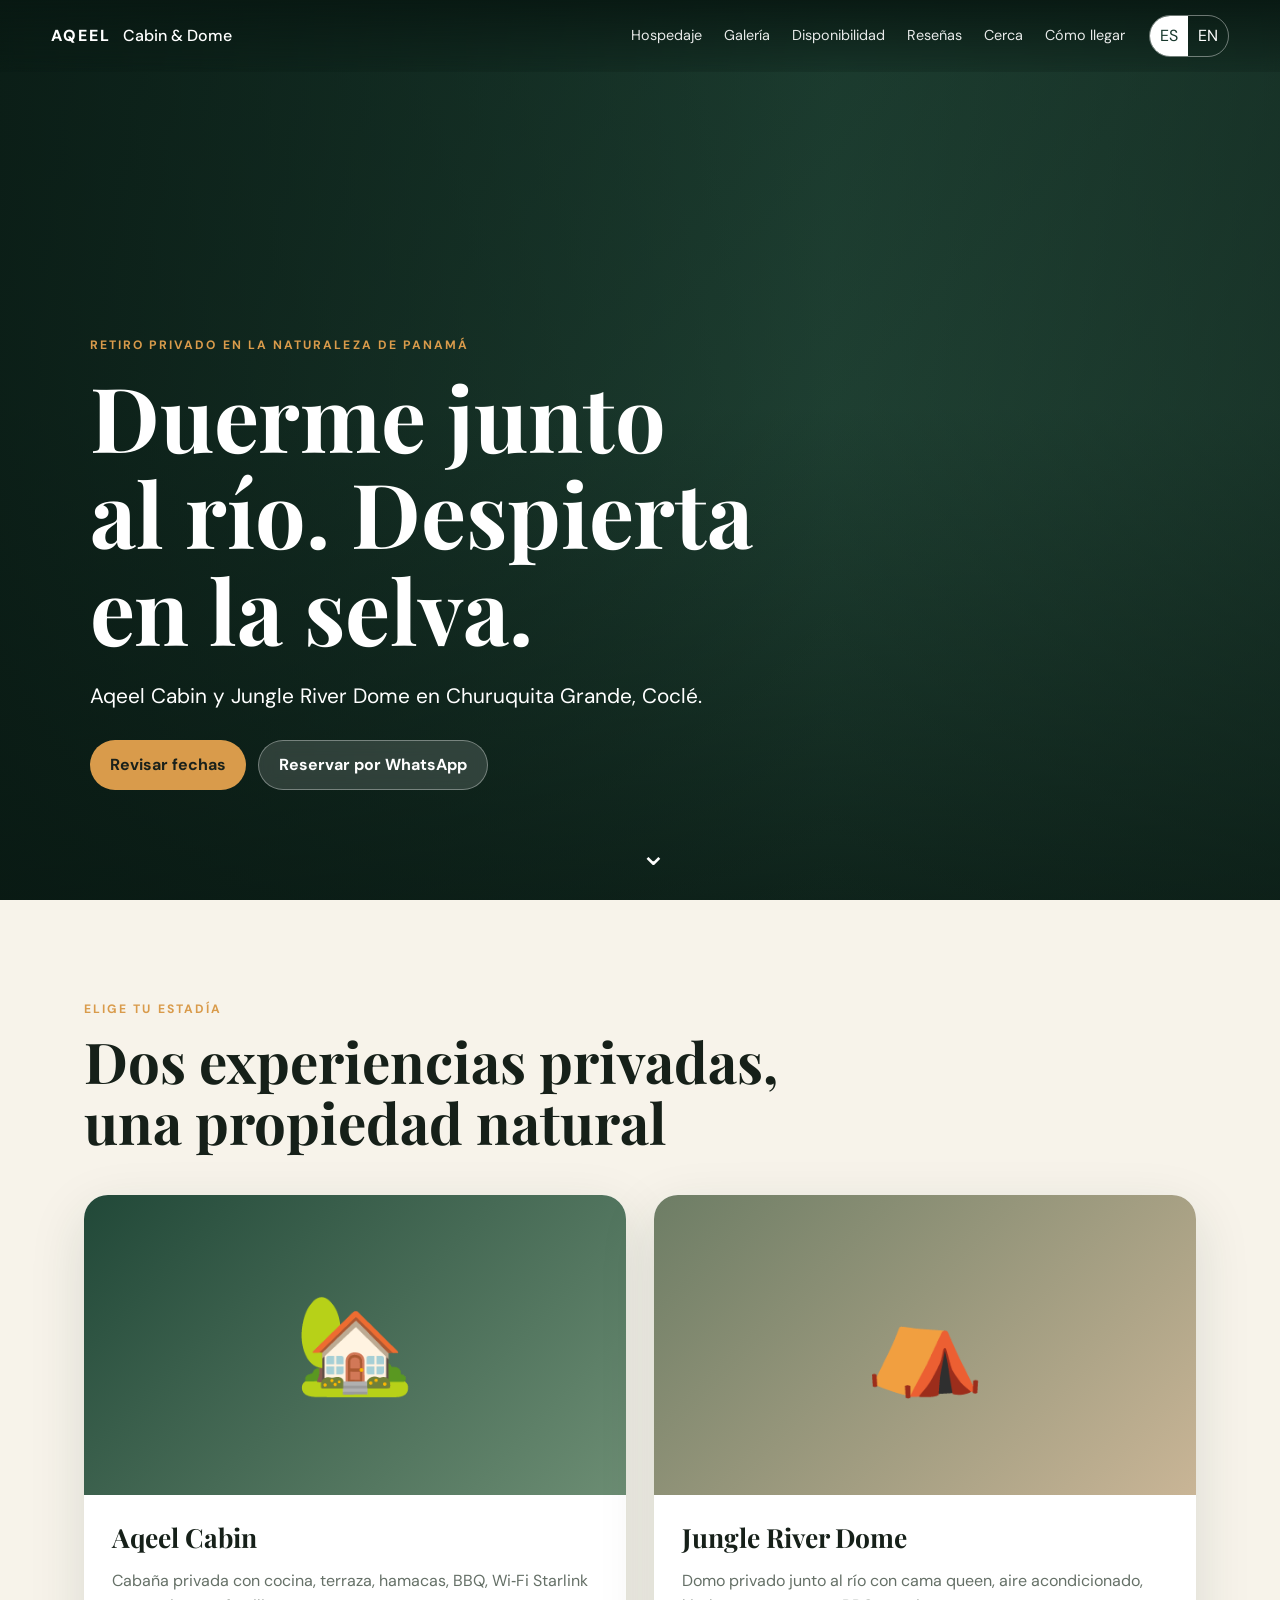
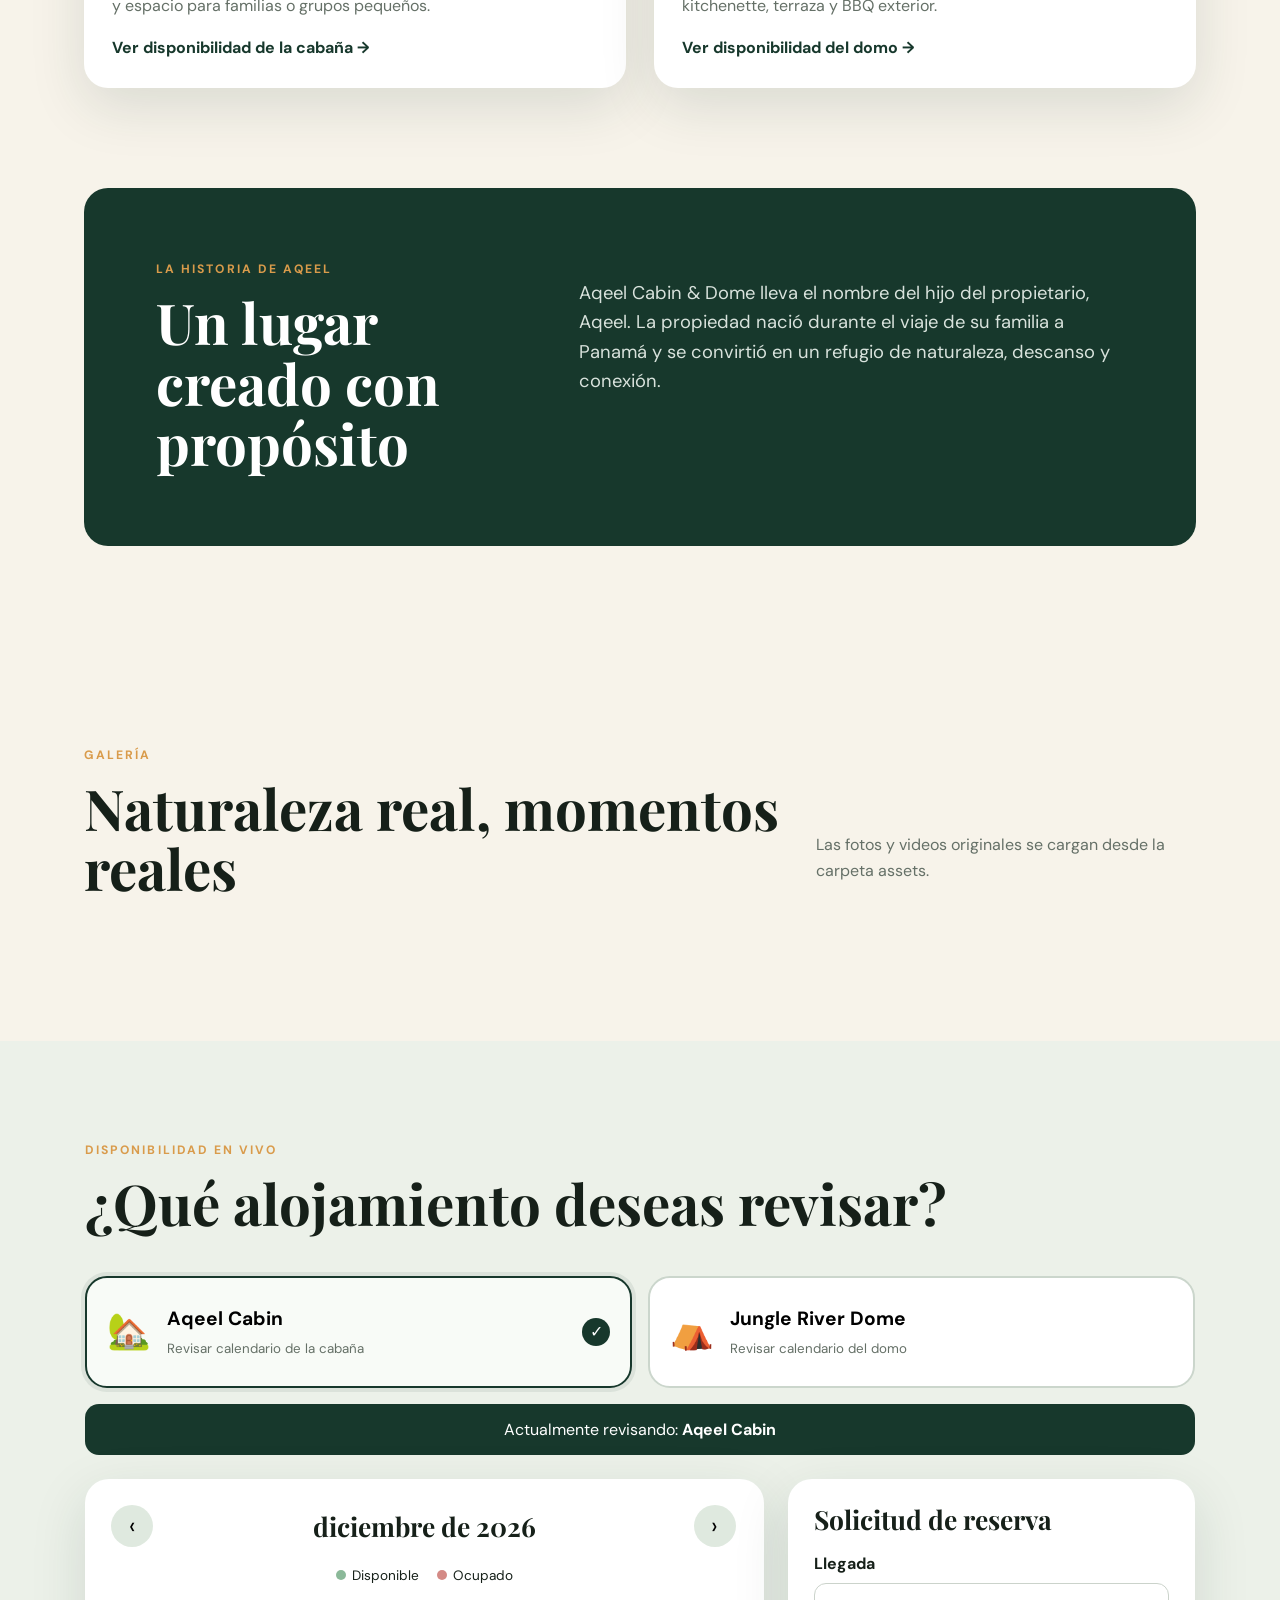
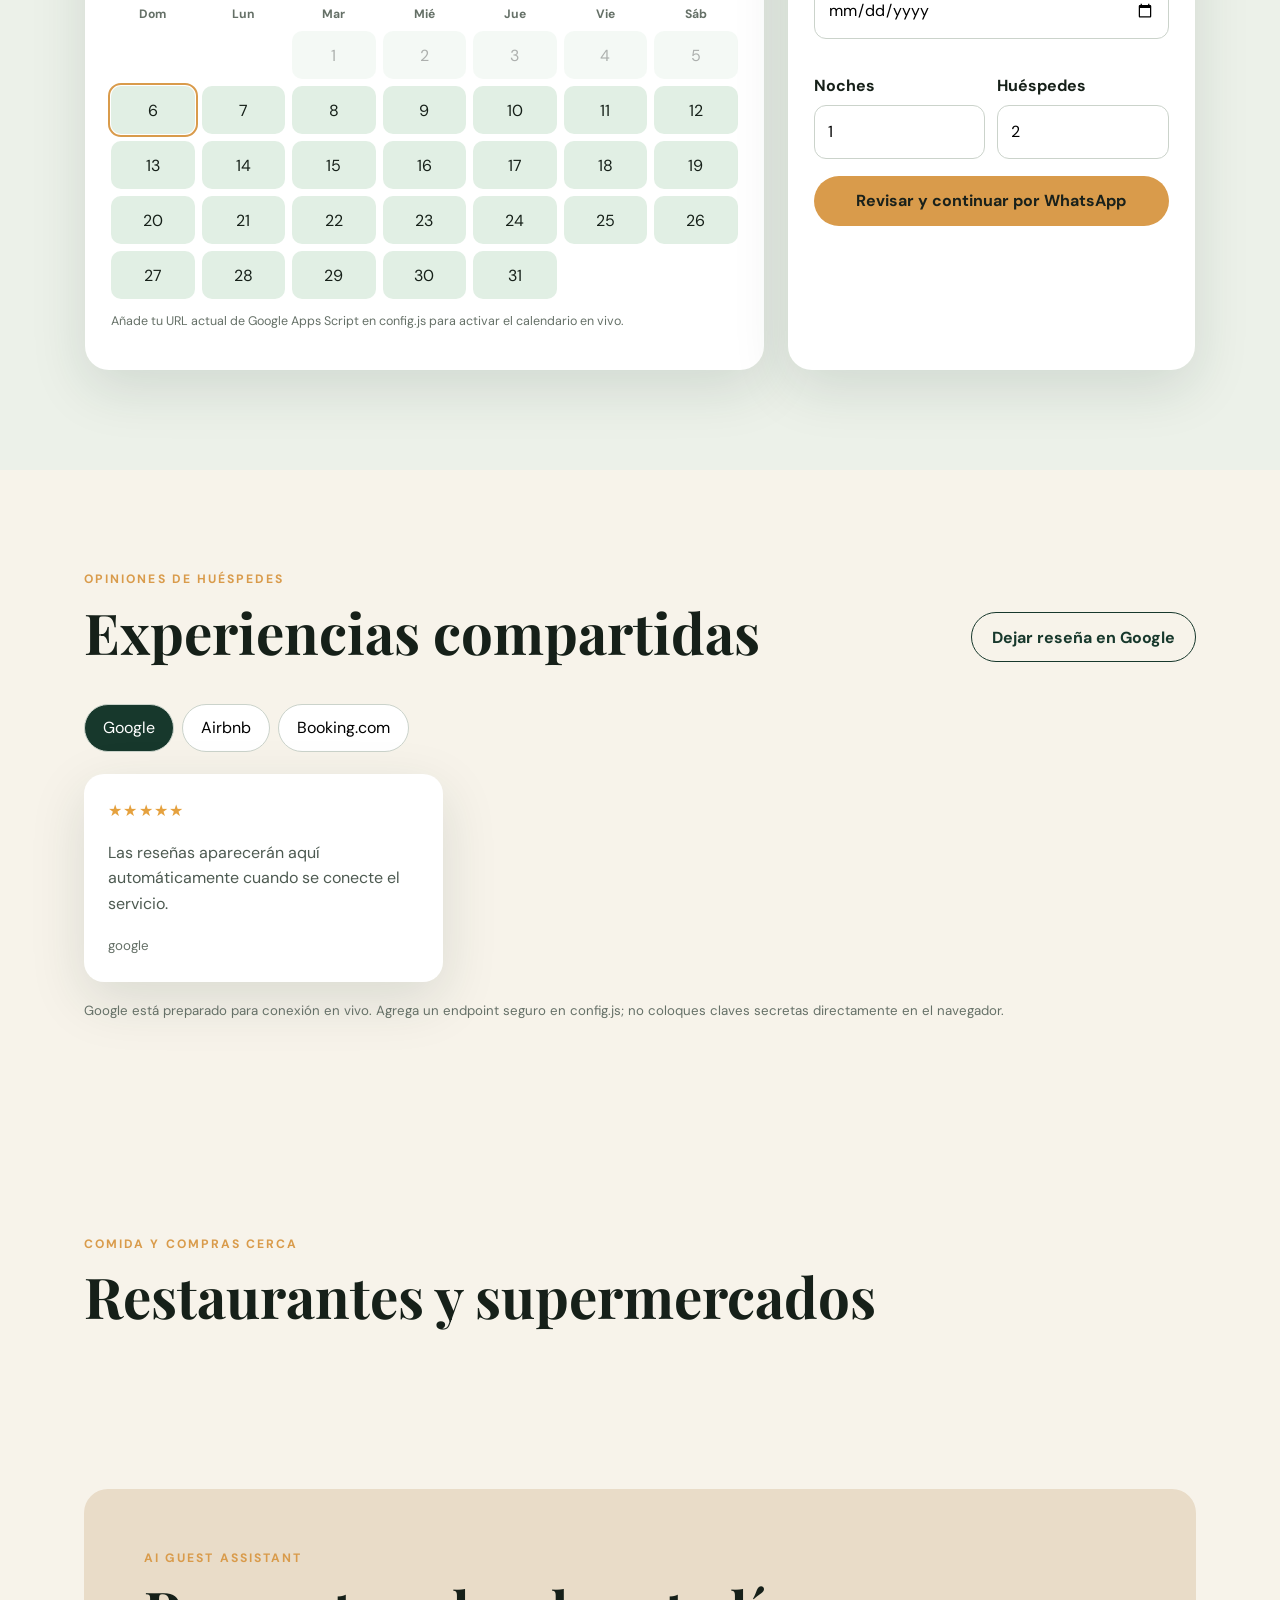
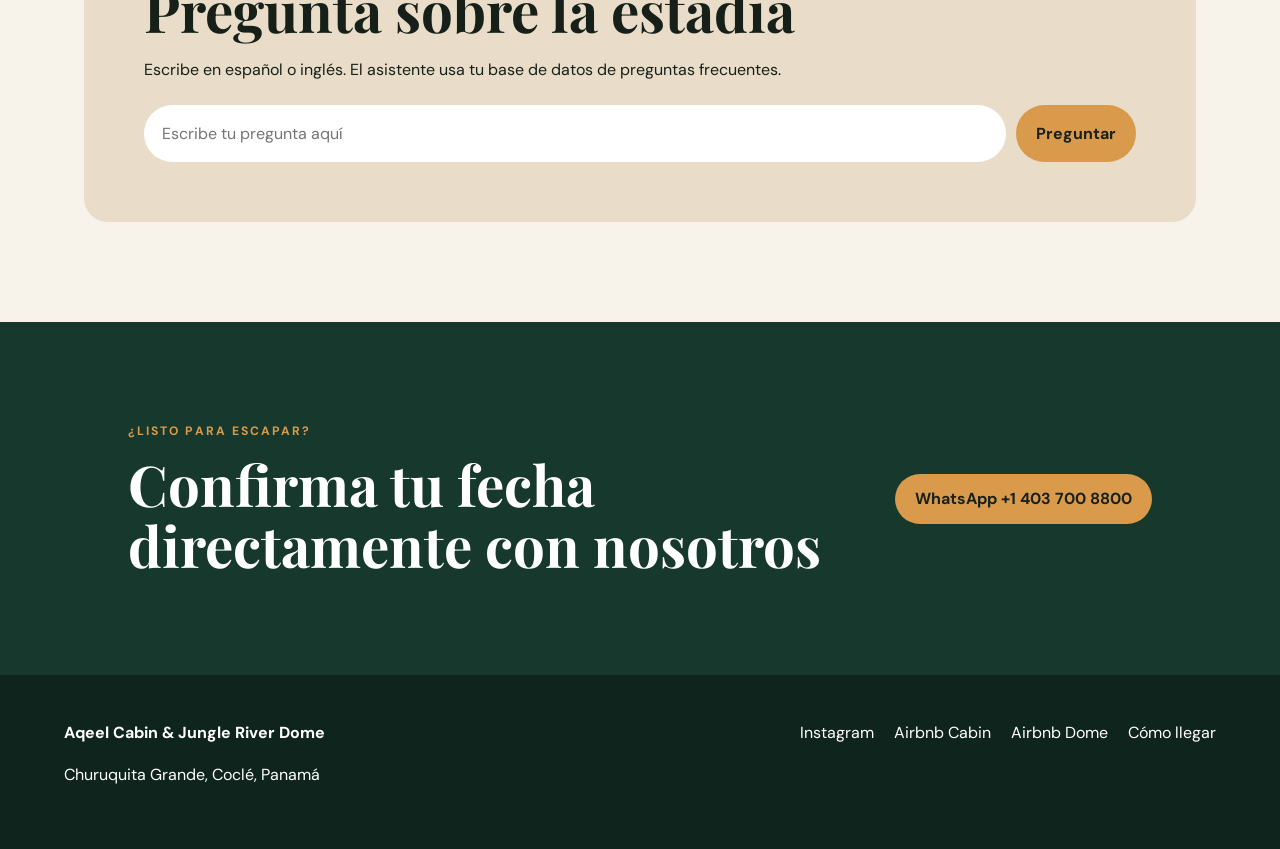
==== commit 963b8c5f: "Add files via upload" ====
--- a/index.html
+++ b/index.html
@@ -1,25 +1,204 @@
-<!doctype html><html lang="es"><head><meta charset="utf-8"><meta name="viewport" content="width=device-width,initial-scale=1"><meta name="description" content="Aqeel Cabin & Jungle River Dome, Churuquita Grande, Panamá"><title>Aqeel Cabin & Jungle River Dome</title><link rel="stylesheet" href="style.css"></head><body>
-<header class="hero" id="top"><video autoplay muted loop playsinline poster="photo-21.jpg"><source src="experience-reel.mp4" type="video/mp4"></video><div class="shade"></div><nav class="top-nav">
-<a class="brand" href="#top">Aqeel Cabin & Jungle River Dome</a>
-<button class="menu-toggle" id="menuToggle" aria-label="Open menu" aria-expanded="false">☰</button>
-<div class="nav-links" id="navLinks">
-<a href="#stays" data-i18n="menuStay">Alojamiento</a>
-<a href="#gallery" data-i18n="menuGallery">Galería</a>
-<a href="#availability" data-i18n="menuAvailability">Disponibilidad</a>
-<a href="#faq" data-i18n="menuFaq">Preguntas</a>
-<a href="#contact" data-i18n="menuContact">Contacto</a>
-</div>
-<div class="lang-buttons"><button data-lang="es">ES</button><button data-lang="en">EN</button></div>
-</nav><div class="hero-copy"><p data-i18n="eyebrow">Naturaleza privada en Panamá</p><h1 data-i18n="heroTitle">Escápese al corazón del bosque tropical</h1><p data-i18n="heroText">Cabaña, domo junto al río, cascadas, vida silvestre y una experiencia auténtica en la naturaleza.</p><a class="cta" href="#availability" data-i18n="check">Ver disponibilidad</a></div></header>
-<main>
-<section class="intro"><h2 data-i18n="welcome">Bienvenido a Aqeel Cabin</h2><p data-i18n="welcomeText">Dos alojamientos privados en la misma propiedad, aproximadamente a 150 metros de distancia, rodeados de selva tropical y acceso al río.</p><div class="features"><span>🌿 <b data-i18n="f1">Bosque tropical</b></span><span>💧 <b data-i18n="f2">Río natural</b></span><span>🦥 <b data-i18n="f3">Vida silvestre</b></span><span>📶 <b>Starlink Wi‑Fi</b></span></div></section>
-<section id="stays"><h2 data-i18n="stayTitle">Elija su alojamiento</h2><div class="stay-grid"><article><img src="photo-01.jpg" alt="Aqeel Cabin"><div><h3>Aqeel Cabin</h3><p data-i18n="cabinText">Cabaña privada con cocina completa, terraza, hamacas, BBQ, estacionamiento y Starlink.</p><a href="https://www.airbnb.com/h/aqeelcabin" target="_blank" rel="noopener" data-i18n="viewCabin">Ver cabaña en Airbnb</a></div></article><article><img src="photo-16.jpg" alt="Aqeel Jungle River Dome"><div><h3>Aqeel Jungle River Dome</h3><p data-i18n="domeText">Domo privado junto al río con cama queen, aire acondicionado, cocineta, baño, terraza y BBQ.</p><a href="https://www.airbnb.com/h/aqeeldome" target="_blank" rel="noopener" data-i18n="viewDome">Ver domo en Airbnb</a></div></article></div></section>
-<section class="video-section"><h2 data-i18n="videoTitle">Viva la experiencia</h2><video controls playsinline preload="metadata" poster="photo-22.jpg"><source src="experience-reel.mp4" type="video/mp4"></video><div class="video-grid"><video controls playsinline preload="metadata"><source src="river-1.mp4"></video><video controls playsinline preload="metadata"><source src="river-2.mp4"></video><video controls playsinline preload="metadata"><source src="river-swing.mp4"></video></div></section>
-<section id="gallery"><h2 data-i18n="galleryTitle">Galería</h2><div class="tabs"><button class="active" data-filter="cabin" data-i18n="tabCabin">Cabaña</button><button data-filter="dome" data-i18n="tabDome">Domo</button><button data-filter="nature" data-i18n="tabNature">Río y naturaleza</button><button data-filter="wildlife" data-i18n="tabWildlife">Vida silvestre</button></div><div class="gallery-grid" id="galleryGrid"></div></section>
-<section class="two-col"><article><h2 data-i18n="transportTitle">🚌 Transporte público</h2><p data-i18n="transportText">Desde Penonomé, tome un autobús con dirección a Churuquita Grande. Después de bajarse, hay una caminata aproximada de 20 minutos por el camino de grava hasta la propiedad. Confirme el punto exacto de bajada por WhatsApp antes de viajar.</p><p data-i18n="driveText">En automóvil se puede llegar directamente; el último kilómetro es un camino de grava. Hay estacionamiento gratuito.</p></article><article><h2 data-i18n="shopsTitle">🛒 Compre antes de llegar</h2><p data-i18n="shopsText">Hay dos pequeños supermercados chinos relativamente cerca para compras básicas. Para una compra más completa, los supermercados grandes de Penonomé están aproximadamente a 30 minutos.</p><p data-i18n="restaurantsText">También hay restaurantes locales cerca de la zona y una mayor selección de restaurantes en Penonomé, aproximadamente a 30 minutos.</p></article></section>
-<section class="two-col"><article><h2 data-i18n="directionsTitle">📍 Ubicación y llegada</h2><p data-i18n="locationText">La propiedad está en Churuquita Grande, Coclé, aproximadamente a 30 minutos de Penonomé.</p><a class="button" target="_blank" rel="noopener" href="https://maps.app.goo.gl/nUYBtQytmzfHTEkb8?g_st=ipc" data-i18n="maps">Abrir Google Maps</a></article><article><h2 data-i18n="storyTitle">💚 Nuestra historia</h2><p data-i18n="storyText">Aqeel Cabin & Jungle River Dome lleva el nombre de nuestro hijo Aqeel. La propiedad nació como parte de su viaje familiar a Panamá y se convirtió en un lugar donde otras familias pueden reconectarse con la naturaleza.</p></article></section>
-<section id="availability"><h2 data-i18n="availabilityTitle">📅 Disponibilidad</h2><div class="controls"><select id="property"><option value="cabin">Aqeel Cabin</option><option value="dome">Aqeel Dome</option></select><button id="prev">‹</button><strong id="month"></strong><button id="next">›</button></div><div id="calendarStatus"></div><div class="calendar" id="calendar"></div><div class="check-form"><label><span data-i18n="arrival">Fecha de llegada</span><input id="arrival" type="date"></label><label><span data-i18n="nights">Noches</span><input id="nights" type="number" min="1" value="1"></label><label><span data-i18n="guests">Huéspedes</span><input id="guests" type="number" min="1" value="2"></label><button id="checkBtn" data-i18n="checkButton">Revisar fechas</button></div><div id="availabilityResult"></div></section>
-<section id="faq"><h2 data-i18n="faqTitle">🤖 Preguntas frecuentes</h2><p data-i18n="faqIntro">Escriba su pregunta en español o inglés. El asistente utiliza la información verificada de la propiedad.</p><textarea id="faqInput" rows="3" data-placeholder-es="Escriba su pregunta aquí…" data-placeholder-en="Type your question here…"></textarea><div id="faqStatus"></div><div id="answer" hidden></div></section>
-<section class="contact" id="contact"><h2 data-i18n="contactTitle">Reserve o consulte</h2><p data-i18n="contactText">Envíe la fecha exacta, número de noches, número de huéspedes y si desea la cabaña o el domo.</p><div class="contact-links"><a href="https://wa.me/14037008800" target="_blank" rel="noopener">WhatsApp</a><a href="https://www.instagram.com/aqeelcabinpanama" target="_blank" rel="noopener">Instagram</a></div></section>
-</main><footer>© Aqeel Cabin & Jungle River Dome · Churuquita Grande, Coclé, Panamá</footer>
-<div class="lightbox" id="lightbox" hidden><button id="close">×</button><button id="lbPrev">‹</button><figure><img id="lbImage" alt=""><figcaption id="lbCaption"></figcaption></figure><button id="lbNext">›</button></div><script src="script.js"></script></body></html>
+<!doctype html>
+<html lang="es">
+<head>
+  <meta charset="utf-8">
+  <meta name="viewport" content="width=device-width,initial-scale=1,viewport-fit=cover">
+  <meta name="theme-color" content="#17382c">
+  <meta name="description" content="Aqeel Cabin & Jungle River Dome — naturaleza, río, disponibilidad y reserva directa por WhatsApp.">
+  <title>Aqeel Cabin & Jungle River Dome</title>
+  <link rel="preconnect" href="https://fonts.googleapis.com">
+  <link rel="preconnect" href="https://fonts.gstatic.com" crossorigin>
+  <link href="https://fonts.googleapis.com/css2?family=DM+Sans:wght@400;500;600;700&family=Playfair+Display:wght@600;700&display=swap" rel="stylesheet">
+  <link rel="stylesheet" href="style.css">
+</head>
+<body>
+  <header class="topbar">
+    <a class="brand" href="#home">AQEEL <span>Cabin & Dome</span></a>
+    <button class="menu-toggle" aria-label="Abrir menú" aria-expanded="false">☰</button>
+    <nav class="nav">
+      <a href="#stay" data-i18n="navStay">Hospedaje</a>
+      <a href="#gallery" data-i18n="navGallery">Galería</a>
+      <a href="#availability" data-i18n="navAvailability">Disponibilidad</a>
+      <a href="#reviews" data-i18n="navReviews">Reseñas</a>
+      <a href="#nearby" data-i18n="navNearby">Cerca</a>
+      <a href="getting-here.html" data-i18n="navGettingHere">Cómo llegar</a>
+    </nav>
+    <div class="lang-switch">
+      <button data-lang="es" class="active">ES</button><button data-lang="en">EN</button>
+    </div>
+  </header>
+
+  <main>
+    <section class="hero" id="home">
+      <div class="hero-media">
+        <video id="heroVideo" autoplay muted loop playsinline preload="metadata"
+               poster="assets/hero-poster.jpg">
+          <source src="assets/hero-video.mp4" type="video/mp4">
+        </video>
+      </div>
+      <div class="hero-shade"></div>
+      <div class="hero-content">
+        <p class="eyebrow" data-i18n="heroEyebrow">Retiro privado en la naturaleza de Panamá</p>
+        <h1 data-i18n="heroTitle">Duerme junto al río. Despierta en la selva.</h1>
+        <p data-i18n="heroText">Aqeel Cabin y Jungle River Dome en Churuquita Grande, Coclé.</p>
+        <div class="hero-actions">
+          <a class="btn primary" href="#availability" data-i18n="checkDates">Revisar fechas</a>
+          <a class="btn glass" href="https://wa.me/14037008800" target="_blank" rel="noopener" data-i18n="bookWhatsApp">Reservar por WhatsApp</a>
+        </div>
+      </div>
+      <a class="scroll-cue" href="#stay" aria-label="Desplazarse">⌄</a>
+    </section>
+
+    <section class="section intro" id="stay">
+      <div class="section-heading">
+        <p class="eyebrow" data-i18n="chooseStayEyebrow">Elige tu estadía</p>
+        <h2 data-i18n="chooseStayTitle">Dos experiencias privadas, una propiedad natural</h2>
+      </div>
+      <div class="stay-grid">
+        <article class="stay-card">
+          <div class="stay-visual cabin-visual"><span>🏡</span></div>
+          <div class="stay-body">
+            <h3>Aqeel Cabin</h3>
+            <p data-i18n="cabinDesc">Cabaña privada con cocina, terraza, hamacas, BBQ, Wi‑Fi Starlink y espacio para familias o grupos pequeños.</p>
+            <a href="#availability" class="text-link property-jump" data-property="cabin" data-i18n="checkCabin">Ver disponibilidad de la cabaña →</a>
+          </div>
+        </article>
+        <article class="stay-card">
+          <div class="stay-visual dome-visual"><span>⛺</span></div>
+          <div class="stay-body">
+            <h3>Jungle River Dome</h3>
+            <p data-i18n="domeDesc">Domo privado junto al río con cama queen, aire acondicionado, kitchenette, terraza y BBQ exterior.</p>
+            <a href="#availability" class="text-link property-jump" data-property="dome" data-i18n="checkDome">Ver disponibilidad del domo →</a>
+          </div>
+        </article>
+      </div>
+    </section>
+
+    <section class="section story">
+      <div class="story-card">
+        <div>
+          <p class="eyebrow" data-i18n="storyEyebrow">La historia de Aqeel</p>
+          <h2 data-i18n="storyTitle">Un lugar creado con propósito</h2>
+        </div>
+        <p data-i18n="storyText">Aqeel Cabin & Dome lleva el nombre del hijo del propietario, Aqeel. La propiedad nació durante el viaje de su familia a Panamá y se convirtió en un refugio de naturaleza, descanso y conexión.</p>
+      </div>
+    </section>
+
+    <section class="section" id="gallery">
+      <div class="section-heading split">
+        <div><p class="eyebrow" data-i18n="galleryEyebrow">Galería</p><h2 data-i18n="galleryTitle">Naturaleza real, momentos reales</h2></div>
+        <p data-i18n="galleryHint">Agrega todas tus fotos y videos en la carpeta <strong>assets</strong> y enuméralos en <strong>config.js</strong>.</p>
+      </div>
+      <div id="galleryGrid" class="gallery-grid"></div>
+    </section>
+
+    <section class="section availability-section" id="availability">
+      <div class="section-heading">
+        <p class="eyebrow" data-i18n="availabilityEyebrow">Disponibilidad en vivo</p>
+        <h2 data-i18n="availabilityTitle">¿Qué alojamiento deseas revisar?</h2>
+      </div>
+
+      <div class="property-selector" role="radiogroup" aria-label="Alojamiento">
+        <button class="property-option active" data-property="cabin" role="radio" aria-checked="true">
+          <span class="option-icon">🏡</span>
+          <span><strong>Aqeel Cabin</strong><small data-i18n="cabinSelector">Revisar calendario de la cabaña</small></span>
+          <span class="checkmark">✓</span>
+        </button>
+        <button class="property-option" data-property="dome" role="radio" aria-checked="false">
+          <span class="option-icon">⛺</span>
+          <span><strong>Jungle River Dome</strong><small data-i18n="domeSelector">Revisar calendario del domo</small></span>
+          <span class="checkmark">✓</span>
+        </button>
+      </div>
+
+      <div class="selected-banner"><span data-i18n="currentlyChecking">Actualmente revisando:</span> <strong id="selectedPropertyName">Aqeel Cabin</strong></div>
+
+      <div class="booking-layout">
+        <div class="calendar-card">
+          <div class="calendar-top">
+            <button id="prevMonth" aria-label="Mes anterior">‹</button>
+            <h3 id="monthTitle">—</h3>
+            <button id="nextMonth" aria-label="Mes siguiente">›</button>
+          </div>
+          <div class="legend">
+            <span><i class="available-dot"></i><span data-i18n="available">Disponible</span></span>
+            <span><i class="booked-dot"></i><span data-i18n="booked">Ocupado</span></span>
+          </div>
+          <div id="calendarGrid" class="calendar-grid"></div>
+          <p id="calendarStatus" class="small-note" data-i18n="loadingCalendar">Cargando calendario…</p>
+        </div>
+
+        <form class="booking-card" id="bookingForm">
+          <h3 data-i18n="bookingRequest">Solicitud de reserva</h3>
+          <label><span data-i18n="arrival">Llegada</span><input id="arrivalDate" type="date" required></label>
+          <div class="two-col">
+            <label><span data-i18n="nights">Noches</span><input id="nights" type="number" min="1" value="1" required></label>
+            <label><span data-i18n="guests">Huéspedes</span><input id="guests" type="number" min="1" value="2" required></label>
+          </div>
+          <button class="btn primary full" type="submit" data-i18n="checkAndWhatsApp">Revisar y continuar por WhatsApp</button>
+          <p id="availabilityMessage" class="availability-message"></p>
+        </form>
+      </div>
+    </section>
+
+    <section class="section" id="reviews">
+      <div class="section-heading split">
+        <div><p class="eyebrow" data-i18n="reviewsEyebrow">Opiniones de huéspedes</p><h2 data-i18n="reviewsTitle">Experiencias compartidas</h2></div>
+        <a class="btn outline" href="https://g.page/r/CUvX_9_BzxY7EBI/review" target="_blank" rel="noopener" data-i18n="leaveGoogleReview">Dejar reseña en Google</a>
+      </div>
+      <div class="review-source-tabs">
+        <button class="active" data-source="google">Google</button>
+        <button data-source="airbnb">Airbnb</button>
+        <button data-source="booking">Booking.com</button>
+      </div>
+      <div id="reviewsSummary" class="reviews-summary"></div>
+      <div id="reviewsGrid" class="reviews-grid"></div>
+      <p class="integration-note" id="reviewsNote"></p>
+    </section>
+
+    <section class="section" id="nearby">
+      <div class="section-heading">
+        <p class="eyebrow" data-i18n="nearbyEyebrow">Comida y compras cerca</p>
+        <h2 data-i18n="nearbyTitle">Restaurantes y supermercados</h2>
+      </div>
+      <div id="nearbyGrid" class="nearby-grid"></div>
+    </section>
+
+    <section class="section faq-section">
+      <div class="faq-card">
+        <p class="eyebrow">AI Guest Assistant</p>
+        <h2 data-i18n="faqTitle">Pregunta sobre la estadía</h2>
+        <p data-i18n="faqText">Escribe en español o inglés. El asistente usa tu base de datos de preguntas frecuentes.</p>
+        <div class="faq-input-row">
+          <input id="faqInput" type="text" data-i18n-placeholder="faqPlaceholder" placeholder="Escribe tu pregunta aquí">
+          <button id="faqAsk" class="btn primary" data-i18n="ask">Preguntar</button>
+        </div>
+        <div id="faqAnswer" class="faq-answer"></div>
+      </div>
+    </section>
+
+    <section class="section contact-strip">
+      <div><p class="eyebrow" data-i18n="readyEyebrow">¿Listo para escapar?</p><h2 data-i18n="readyTitle">Confirma tu fecha directamente con nosotros</h2></div>
+      <a class="btn primary" href="https://wa.me/14037008800" target="_blank" rel="noopener">WhatsApp +1 403 700 8800</a>
+    </section>
+  </main>
+
+  <footer>
+    <div><strong>Aqeel Cabin & Jungle River Dome</strong><p>Churuquita Grande, Coclé, Panamá</p></div>
+    <div class="footer-links">
+      <a href="https://instagram.com/aqeelcabinpanama" target="_blank" rel="noopener">Instagram</a>
+      <a href="https://airbnb.com/h/aqeelcabin" target="_blank" rel="noopener">Airbnb Cabin</a>
+      <a href="https://airbnb.com/h/aqeeldome" target="_blank" rel="noopener">Airbnb Dome</a>
+      <a href="getting-here.html" data-i18n="navGettingHere">Cómo llegar</a>
+    </div>
+  </footer>
+
+  <dialog id="lightbox">
+    <button id="lightboxClose" aria-label="Cerrar">×</button>
+    <div id="lightboxContent"></div>
+  </dialog>
+
+  <script src="config.js"></script>
+  <script src="script.js"></script>
+</body>
+</html>
--- a/style.css
+++ b/style.css
@@ -0,0 +1,18 @@
+:root{
+  --forest:#17382c;--forest2:#244f3e;--sage:#dfe9df;--cream:#f7f3ea;--sand:#e9dcc8;
+  --ink:#162019;--muted:#657067;--white:#fff;--accent:#d99b4b;--danger:#b85a55;
+  --radius:24px;--shadow:0 18px 55px rgba(23,56,44,.13)
+}
+*{box-sizing:border-box}html{scroll-behavior:smooth}body{margin:0;font-family:"DM Sans",sans-serif;background:var(--cream);color:var(--ink);line-height:1.6}img,video{max-width:100%;display:block}a{text-decoration:none;color:inherit}button,input{font:inherit}
+.topbar{position:fixed;inset:0 0 auto;z-index:50;height:72px;display:flex;align-items:center;padding:0 clamp(16px,4vw,56px);gap:24px;background:linear-gradient(to bottom,rgba(8,24,18,.92),rgba(8,24,18,.2));color:#fff;backdrop-filter:blur(8px)}
+.brand{font-weight:800;letter-spacing:.12em}.brand span{font-weight:500;letter-spacing:0;margin-left:6px}.nav{display:flex;gap:22px;margin-left:auto}.nav a{font-size:.9rem;opacity:.9}.nav a:hover{opacity:1}.lang-switch{display:flex;border:1px solid rgba(255,255,255,.4);border-radius:999px;overflow:hidden}.lang-switch button{border:0;background:transparent;color:#fff;padding:7px 10px;cursor:pointer}.lang-switch button.active{background:#fff;color:var(--forest)}.menu-toggle{display:none;margin-left:auto;background:none;border:0;color:#fff;font-size:1.5rem}
+.hero{min-height:100svh;position:relative;display:grid;align-items:end;overflow:hidden;background:linear-gradient(135deg,#17382c,#315b48)}.hero-media{position:absolute;inset:0}.hero-media video{width:100%;height:100%;object-fit:cover}.hero-media video:not([src]){display:none}.hero-shade{position:absolute;inset:0;background:linear-gradient(90deg,rgba(8,24,18,.82),rgba(8,24,18,.25) 65%,rgba(8,24,18,.5)),linear-gradient(to top,rgba(8,24,18,.75),transparent 55%)}.hero-content{position:relative;z-index:2;color:#fff;max-width:850px;padding:140px clamp(22px,7vw,100px) 110px}.eyebrow{text-transform:uppercase;letter-spacing:.17em;font-size:.76rem;font-weight:700;margin:0 0 12px;color:var(--accent)}h1,h2,h3{font-family:"Playfair Display",serif;line-height:1.08;margin:0}h1{font-size:clamp(3rem,7vw,6.7rem);max-width:920px}h2{font-size:clamp(2.2rem,4.4vw,4rem)}h3{font-size:1.65rem}.hero-content>p:not(.eyebrow){font-size:clamp(1rem,2vw,1.3rem);max-width:650px}.hero-actions{display:flex;gap:12px;flex-wrap:wrap;margin-top:28px}.btn{display:inline-flex;justify-content:center;align-items:center;min-height:50px;padding:0 20px;border-radius:999px;border:0;font-weight:700;cursor:pointer}.primary{background:var(--accent);color:#1a211b}.glass{background:rgba(255,255,255,.14);color:#fff;border:1px solid rgba(255,255,255,.35);backdrop-filter:blur(8px)}.outline{border:1px solid var(--forest);color:var(--forest);background:transparent}.full{width:100%}.scroll-cue{position:absolute;z-index:2;bottom:20px;left:50%;color:#fff;font-size:2rem}
+.section{max-width:1240px;margin:auto;padding:100px clamp(18px,5vw,64px)}.section-heading{max-width:800px;margin-bottom:42px}.section-heading.split{max-width:none;display:flex;justify-content:space-between;align-items:end;gap:30px}.section-heading.split>p{max-width:430px;color:var(--muted)}.stay-grid{display:grid;grid-template-columns:1fr 1fr;gap:28px}.stay-card{background:#fff;border-radius:var(--radius);overflow:hidden;box-shadow:var(--shadow)}.stay-visual{height:300px;display:grid;place-items:center;font-size:6rem;background:linear-gradient(135deg,#214838,#6c8d73)}.dome-visual{background:linear-gradient(135deg,#6d7d65,#c9b596)}.stay-body{padding:28px}.stay-body p{color:var(--muted)}.text-link{font-weight:700;color:var(--forest)}.story{padding-top:0}.story-card{display:grid;grid-template-columns:.8fr 1.2fr;gap:60px;background:var(--forest);color:#fff;border-radius:var(--radius);padding:clamp(30px,6vw,72px)}.story-card p:last-child{font-size:1.15rem;color:#d8e2dc}
+.gallery-grid{display:grid;grid-template-columns:repeat(12,1fr);gap:12px}.gallery-item{grid-column:span 4;height:280px;border:0;padding:0;border-radius:18px;overflow:hidden;background:#dbe4da;cursor:pointer;position:relative}.gallery-item:nth-child(1),.gallery-item:nth-child(6){grid-column:span 8}.gallery-item img,.gallery-item video{width:100%;height:100%;object-fit:cover}.gallery-item .placeholder{height:100%;display:grid;place-items:center;padding:20px;text-align:center;background:linear-gradient(135deg,#224b3b,#79927f);color:#fff}.gallery-item .play{position:absolute;inset:auto auto 16px 16px;background:#fff;color:#111;border-radius:999px;padding:8px 12px;font-weight:700}
+.availability-section{max-width:none;background:#ecf1e9}.availability-section>*{max-width:1110px;margin-left:auto;margin-right:auto}.property-selector{display:grid;grid-template-columns:1fr 1fr;gap:16px}.property-option{min-height:112px;padding:20px;border:2px solid #cbd6cc;border-radius:22px;background:#fff;display:grid;grid-template-columns:auto 1fr auto;align-items:center;gap:16px;text-align:left;cursor:pointer}.property-option strong,.property-option small{display:block}.property-option strong{font-size:1.2rem}.property-option small{color:var(--muted);margin-top:4px}.option-icon{font-size:2.2rem}.checkmark{opacity:0}.property-option.active{border-color:var(--forest);background:#f8fbf7;box-shadow:0 0 0 4px rgba(23,56,44,.08)}.property-option.active .checkmark{opacity:1;background:var(--forest);color:#fff;width:28px;height:28px;border-radius:50%;display:grid;place-items:center}.selected-banner{margin-top:16px!important;background:var(--forest);color:#fff;padding:13px 18px;border-radius:14px;text-align:center}.booking-layout{display:grid;grid-template-columns:1.25fr .75fr;gap:24px;margin-top:24px!important}.calendar-card,.booking-card{background:#fff;border-radius:var(--radius);padding:26px;box-shadow:var(--shadow)}.calendar-top{display:grid;grid-template-columns:44px 1fr 44px;align-items:center;text-align:center}.calendar-top button{border:0;border-radius:50%;width:42px;height:42px;background:var(--sage);font-size:1.5rem;cursor:pointer}.legend{display:flex;gap:18px;justify-content:center;font-size:.85rem;margin:18px 0}.legend i{display:inline-block;width:10px;height:10px;border-radius:50%;margin-right:6px}.available-dot{background:#8bb999}.booked-dot{background:#d48a86}.calendar-grid{display:grid;grid-template-columns:repeat(7,1fr);gap:7px}.cal-head{text-align:center;font-size:.76rem;color:var(--muted);font-weight:700}.cal-day{min-height:48px;border-radius:10px;display:grid;place-items:center;background:#e1efe4}.cal-day.booked{background:#f2d6d4;color:#8c3935}.cal-day.past{opacity:.35}.cal-day.today{outline:2px solid var(--accent);outline-offset:1px}.small-note{font-size:.78rem;color:var(--muted)}.booking-card label{display:block;margin:17px 0}.booking-card label span{display:block;font-weight:700;margin-bottom:7px}.booking-card input{width:100%;padding:13px;border:1px solid #cbd3cb;border-radius:12px;background:#fff}.two-col{display:grid;grid-template-columns:1fr 1fr;gap:12px}.availability-message{min-height:20px;font-size:.9rem}
+.review-source-tabs{display:flex;gap:8px;margin-bottom:22px}.review-source-tabs button{border:1px solid #cbd3cb;background:#fff;padding:10px 18px;border-radius:999px;cursor:pointer}.review-source-tabs button.active{background:var(--forest);color:#fff}.reviews-summary{font-size:1.1rem;font-weight:700;margin-bottom:20px}.reviews-grid{display:grid;grid-template-columns:repeat(3,1fr);gap:18px}.review-card{background:#fff;padding:24px;border-radius:20px;box-shadow:var(--shadow)}.stars{color:#e5a13e;letter-spacing:.08em}.review-card p{color:#4d5a51}.review-card small{color:var(--muted)}.integration-note{font-size:.83rem;color:var(--muted);margin-top:18px}
+.nearby-grid{display:grid;grid-template-columns:repeat(3,1fr);gap:20px}.nearby-card{background:#fff;border-radius:20px;overflow:hidden;box-shadow:var(--shadow)}.nearby-card .nearby-image{height:180px;background:linear-gradient(135deg,#dce8dc,#a8bba7);display:grid;place-items:center;font-size:3rem}.nearby-card img{width:100%;height:180px;object-fit:cover}.nearby-body{padding:20px}.nearby-body p{color:var(--muted);min-height:48px}.map-btn{display:inline-flex;font-weight:700;color:var(--forest)}
+.faq-section{padding-top:20px}.faq-card{background:var(--sand);border-radius:var(--radius);padding:clamp(24px,5vw,60px)}.faq-input-row{display:grid;grid-template-columns:1fr auto;gap:10px;margin-top:22px}.faq-input-row input{padding:16px 18px;border:0;border-radius:999px}.faq-answer{margin-top:18px;background:#fff;border-radius:14px;padding:18px;display:none}.contact-strip{display:flex;justify-content:space-between;align-items:center;gap:30px;background:var(--forest);color:#fff;max-width:none}.contact-strip>div,.contact-strip>a{margin-left:clamp(18px,5vw,64px)}.contact-strip>a{margin-right:clamp(18px,5vw,64px);margin-left:auto;flex:none}
+footer{display:flex;justify-content:space-between;gap:30px;padding:45px clamp(18px,5vw,64px);background:#0f241c;color:#fff}.footer-links{display:flex;gap:20px;flex-wrap:wrap}dialog{border:0;border-radius:20px;max-width:min(1000px,92vw);max-height:90vh;padding:0;background:#111}dialog::backdrop{background:rgba(0,0,0,.8)}#lightboxClose{position:absolute;z-index:2;right:12px;top:10px;border:0;background:rgba(255,255,255,.9);width:40px;height:40px;border-radius:50%;font-size:1.5rem}#lightboxContent img,#lightboxContent video{max-height:88vh;max-width:92vw}
+@media(max-width:860px){.topbar{height:64px}.nav{display:none;position:absolute;top:64px;left:0;right:0;background:var(--forest);padding:18px;flex-direction:column}.nav.open{display:flex}.menu-toggle{display:block}.lang-switch{margin-left:0}.brand span{display:none}.hero{min-height:88svh}.hero-content{padding:120px 20px 78px}.stay-grid,.property-selector,.booking-layout,.reviews-grid,.nearby-grid,.story-card{grid-template-columns:1fr}.section{padding:72px 18px}.section-heading.split{display:block}.gallery-item,.gallery-item:nth-child(1),.gallery-item:nth-child(6){grid-column:span 6;height:220px}.contact-strip,footer{flex-direction:column;align-items:flex-start}.contact-strip>div,.contact-strip>a{margin-left:18px;margin-right:18px}.contact-strip>a{margin-left:18px}.property-option{min-height:96px}}
+@media(max-width:520px){h1{font-size:3rem}.hero-actions{display:grid}.hero-actions .btn{width:100%}.gallery-item,.gallery-item:nth-child(1),.gallery-item:nth-child(6){grid-column:span 12;height:250px}.faq-input-row{grid-template-columns:1fr}.two-col{grid-template-columns:1fr 1fr}.calendar-card,.booking-card{padding:17px}.cal-day{min-height:42px}.nearby-grid{grid-template-columns:1fr}}
